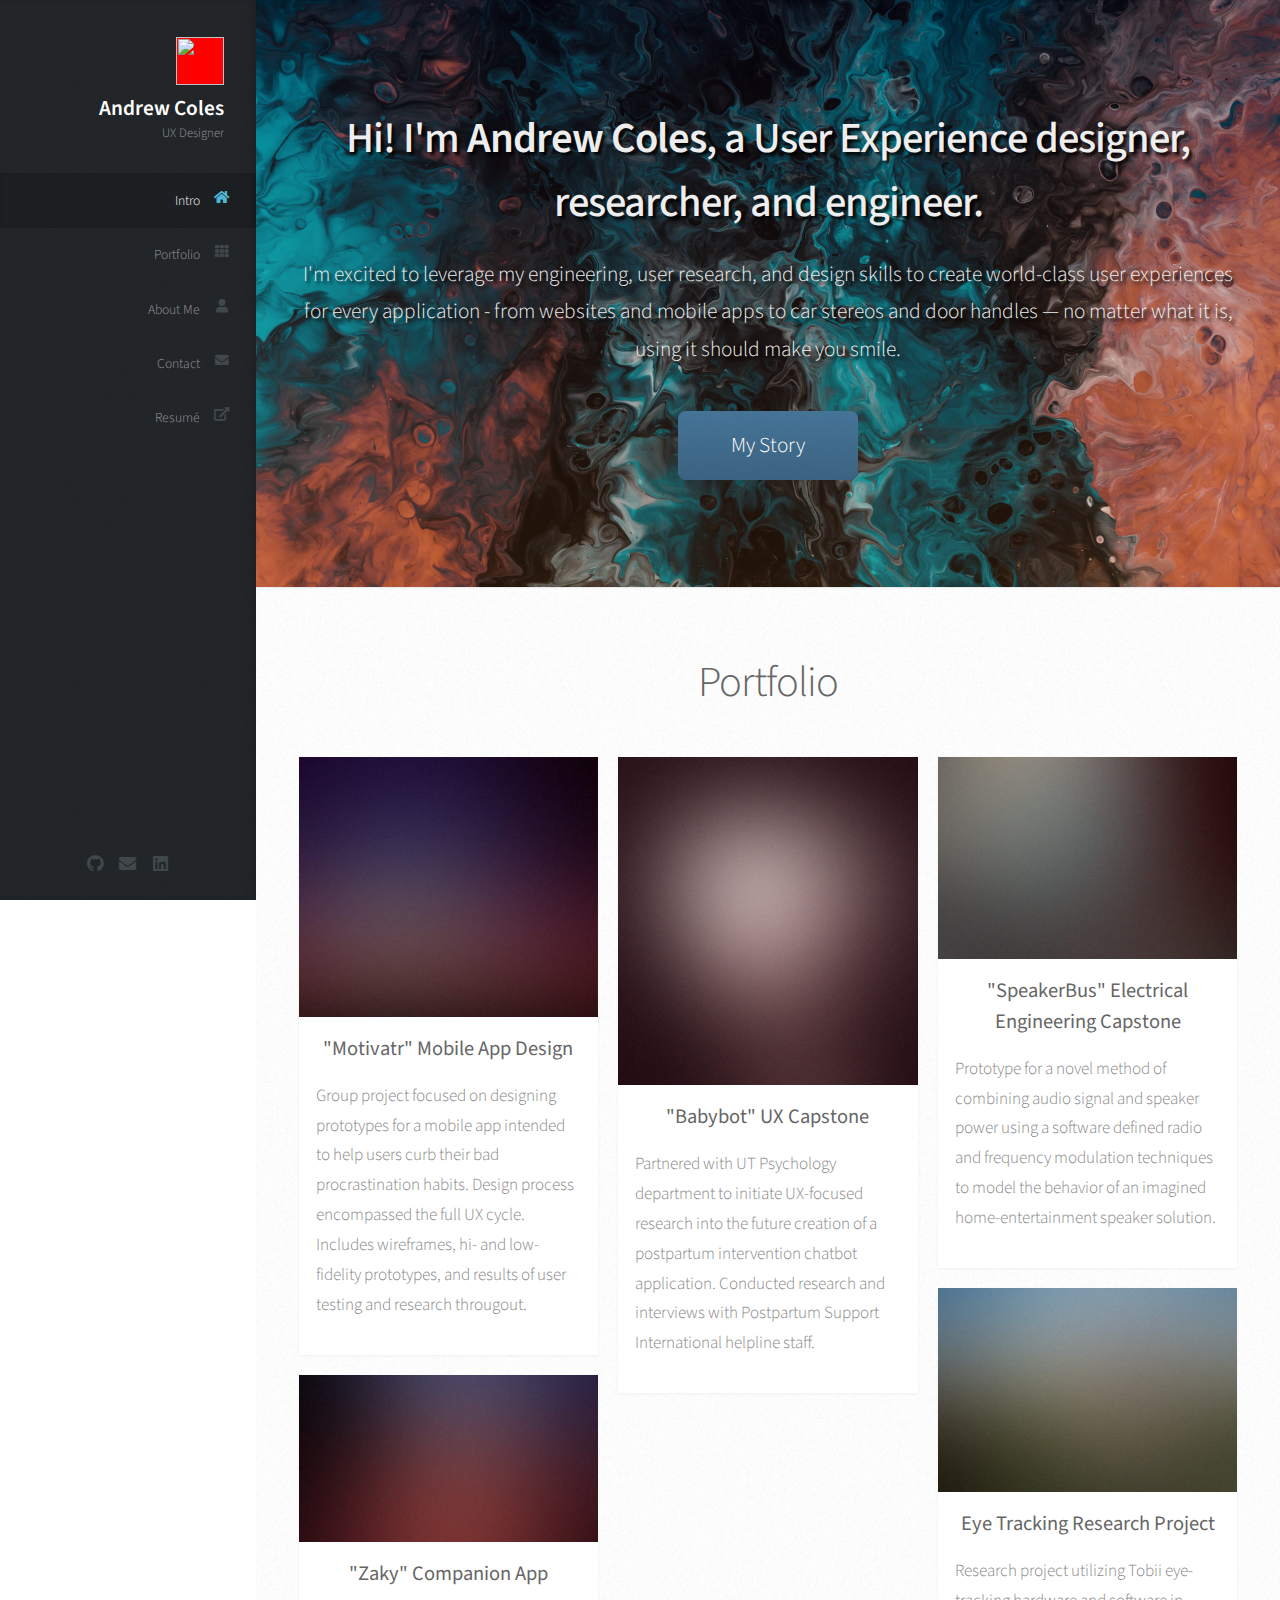
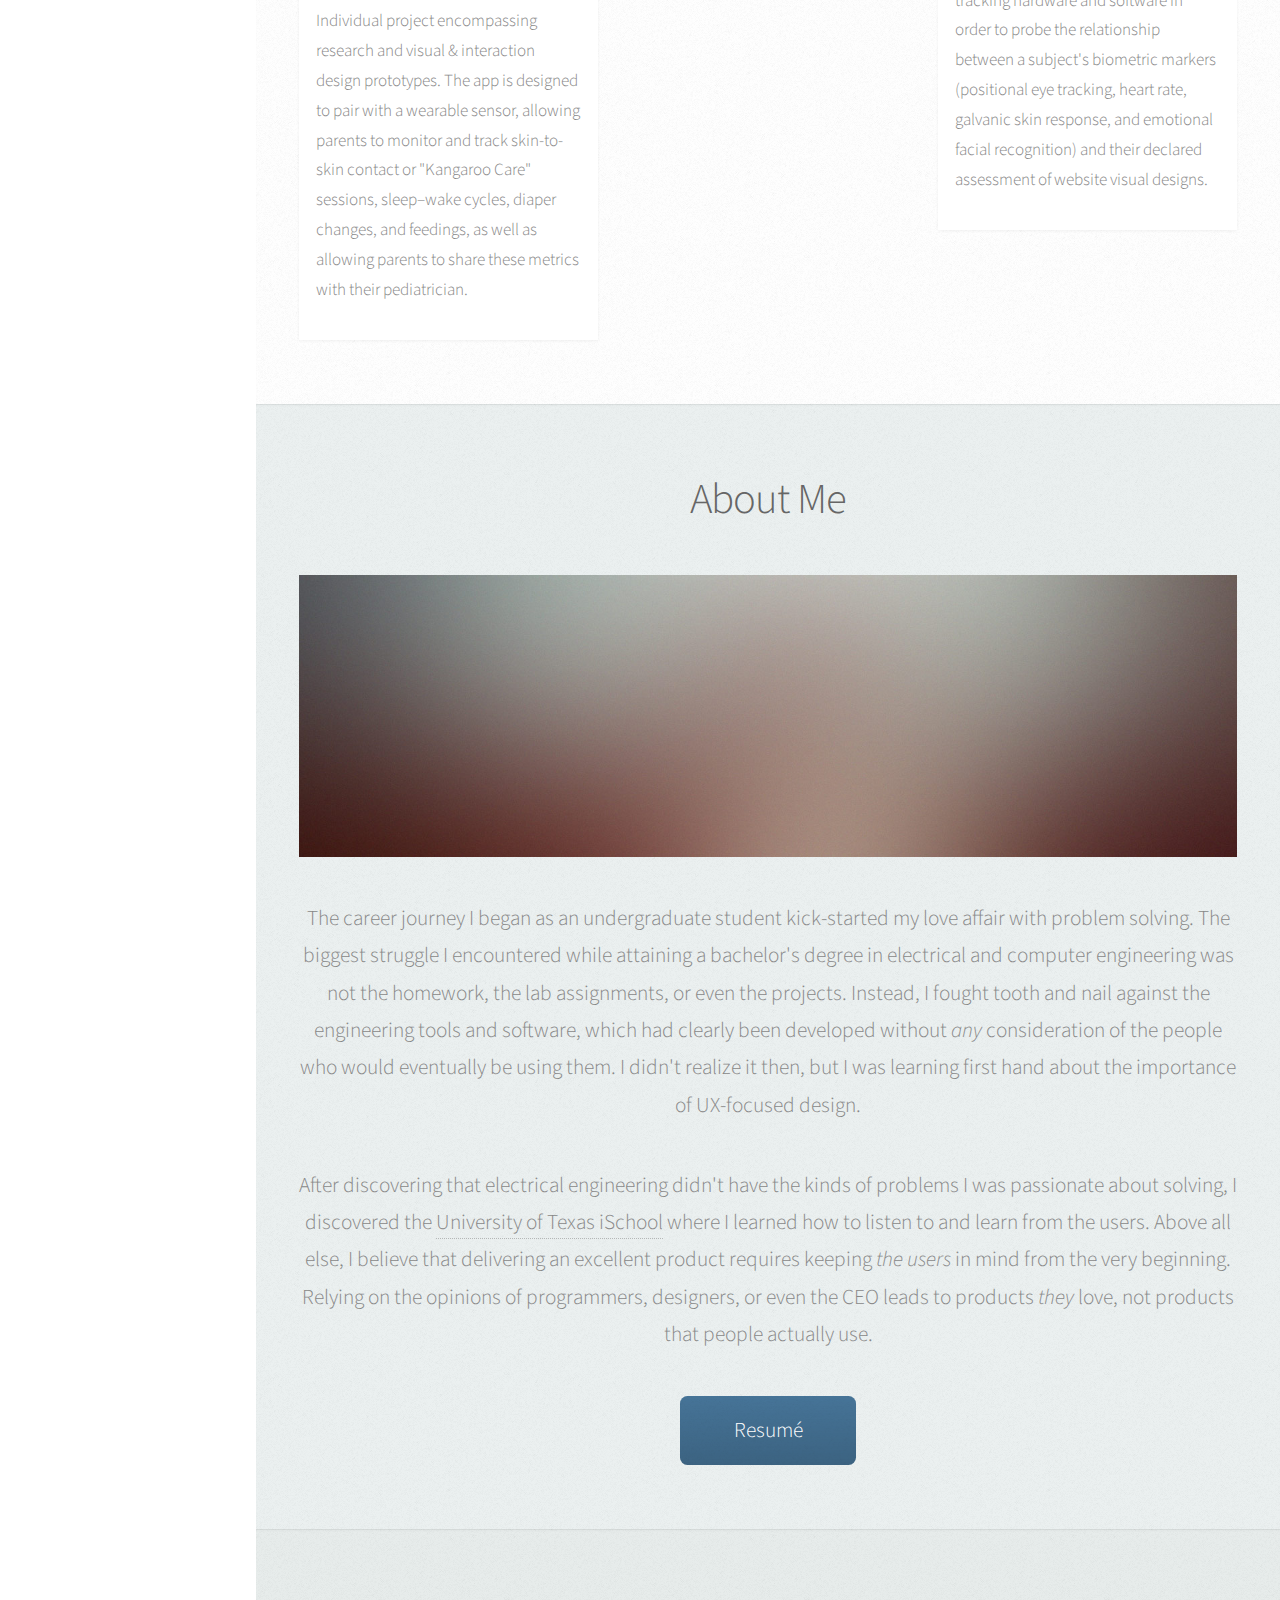
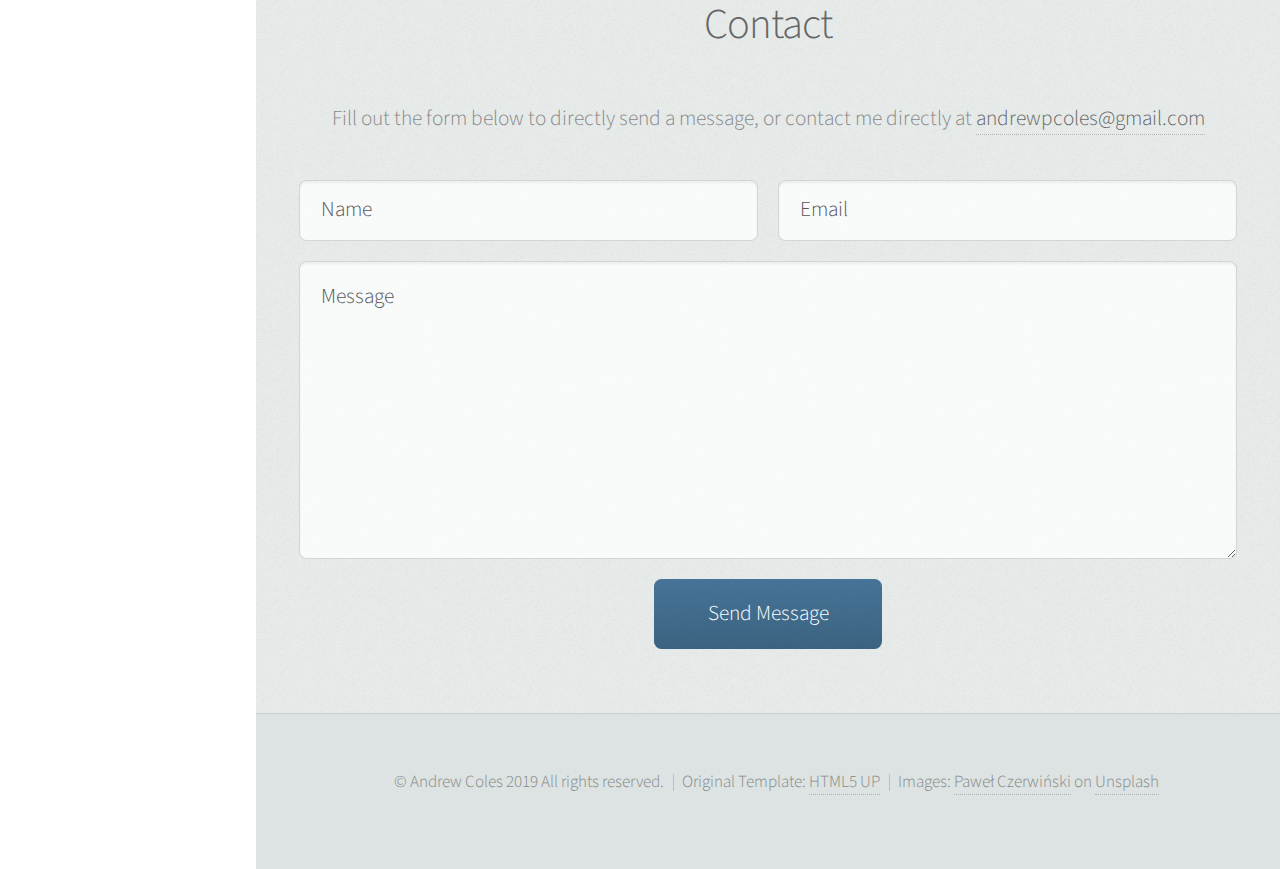
==== index.html @ 5f968af0 "resume" ====
<!DOCTYPE HTML>
<!--
	Prologue by HTML5 UP
	html5up.net | @ajlkn
	Free for personal and commercial use under the CCA 3.0 license (html5up.net/license)
-->
<html>
	<head>
        <link rel="apple-touch-icon" sizes="180x180" href="images/apple-touch-icon.png">
        <link rel="icon" type="image/png" sizes="32x32" href="images/favicon-32x32.png">
        <link rel="icon" type="image/png" sizes="16x16" href="images/favicon-16x16.png">
        <link rel="manifest" href="images/site.webmanifest">
        <meta name="msapplication-TileColor" content="#ffffff">
        <meta name="theme-color" content="#ffffff">
        
		<title>Andrew Coles | UX Portfolio</title>
		<meta charset="utf-8" />
		<meta name="viewport" content="width=device-width, initial-scale=1, user-scalable=no" />
		<link rel="stylesheet" href="assets/css/main.css" />
	</head>
	<body class="is-preload">

		<!-- Header -->
			<div id="header">

				<div class="top">

					<!-- Logo -->
						<div id="logo">
							<!-- FACE AVATAR <span class="image avatar48"><img src="images/avatar.jpg" alt=""></span> -->
                            <span class="image avatar48"><img src="images/favicon-48x48.png" alt=""></span>
							<h1 id="title">Andrew Coles</h1>
                            <p>UX Designer</p>
						</div>

					<!-- Nav -->
						<nav id="nav">
							<ul>
								<li><a href="#top" id="top-link"><span class="icon solid fa-home">Intro</span></a></li>
								<li><a href="#portfolio" id="portfolio-link"><span class="icon solid fa-th">Portfolio</span></a></li>
								<li><a href="#about" id="about-link"><span class="icon solid fa-user">About Me</span></a></li>
								<li><a href="#contact" id="contact-link"><span class="icon solid fa-envelope">Contact</span></a></li>
								<li><a href="ColesA_resume.pdf" id="resume-link"><span class="icon solid fa-external-link-alt">Resum&eacute;</span></a></li>
							</ul>
						</nav>

				</div>

				<div class="bottom">

					<!-- Social Icons -->
						<ul class="icons">
                            <li><a href="https://github.com/apcoles" class="icon brands fa-github"><span class="label">Github</span></a></li>
							<li><a href="mailto:andrewpcoles@gmail.com" class="icon solid fa-envelope"><span class="label">Email</span></a></li>
                            <li><a href="https://www.linkedin.com/in/andrew-coles-4500b3129/" class="icon brands fa-linkedin"><span class="label">LinkedIn</span></a></li>

						</ul>

				</div>

			</div>

		<!-- Main -->
			<div id="main">

				<!-- Intro -->
					<section class="one dark cover" style="color: #eee">
						<div class="container">

							<header style="text-shadow: .2rem .2rem .2rem #000" id="top">
								<h2 class="alt" style="font-weight: 500">Hi! I'm <strong style="color:#ededed; font-weight: 600">Andrew Coles</strong>, a User Experience designer, researcher, and engineer.</h2>
								<p>I'm excited to leverage my engineering, user research, and design skills to create world-class user experiences for every application - from websites and mobile apps to car stereos and door handles — no matter what it is, using it should make you smile.</p>
							</header>

							<footer>
								<a href="#about" class="button scrolly">My Story</a>
							</footer>

						</div>
					</section>

				<!-- Portfolio -->
					<section class="two">
						<div class="container">

							<header>
								<h2 id="portfolio">Portfolio</h2>
							</header>

							<div class="row">
								<div class="col-4 col-12-mobile">
									<article class="item">
										<a href="#" class="image fit"><img src="images/pic07.jpg" alt="" /></a>
										<header>
											<h3>"Motivatr" Mobile App Design</h3>
											<p>Group project focused on designing prototypes for a  mobile app intended to help users curb their bad procrastination habits. Design process encompassed the full UX cycle. Includes wireframes, hi- and low-fidelity prototypes, and results of user testing and research througout.
											</p>
										</header>
									</article>
									<article class="item">
										<a href="#" class="image fit"><img src="images/pic05.jpg" alt="" /></a>
										<header>
											<h3>"Zaky" Companion App</h3>
											<p>Individual project encompassing research and visual &amp; interaction design prototypes. The app is designed to pair with a wearable sensor, allowing parents to monitor and track skin-to-skin contact or "Kangaroo Care" sessions, sleep&ndash;wake cycles, diaper changes, and feedings, as well as allowing parents to share these metrics with their pediatrician.</p>
										</header>
									</article>
								</div>
								<div class="col-4 col-12-mobile">
									<article class="item">
										<a href="#" class="image fit"><img src="images/pic04.jpg" alt="" /></a>
										<header>
										<h3>"Babybot" UX Capstone</h3>
											<p>Partnered with UT Psychology department to initiate UX-focused research into the future creation of a postpartum intervention chatbot application. Conducted research and interviews with Postpartum Support International helpline staff.
                                            </p>
										</header>
									</article>
								</div>
								<div class="col-4 col-12-mobile">
									<article class="item">
										<a href="#" class="image fit"><img src="images/pic03.jpg" alt="" /></a>
										<header>
											<h3>"SpeakerBus" Electrical Engineering Capstone</h3>
											<p>Prototype for a novel method of combining audio signal and speaker power using a software defined radio and frequency modulation techniques to model the behavior of an imagined home-entertainment speaker solution.</p>
										</header>
									</article>
									<article class="item">
										<a href="#" class="image fit"><img src="images/pic02.jpg" alt="" /></a>
										<header>
											<h3>Eye Tracking Research Project</h3>
											<p>Research project utilizing Tobii eye-tracking hardware and software in order to probe the relationship between a subject's biometric markers (positional eye tracking, heart rate, galvanic skin response, and emotional facial recognition) and their declared assessment of website visual designs.</p>
										</header>
									</article>
								</div>
							</div>

						</div>
					</section>

				<!-- About Me -->
					<section class="three">
						<div class="container">

							<header>
								<h2 id="about">About Me</h2>
							</header>

							<a class="image featured"><img src="images/pic08.jpg" alt="" /></a>

							<p>The career journey I began as an undergraduate student kick-started my love affair with problem solving. The biggest struggle I encountered while attaining a bachelor's degree in electrical and computer engineering was not the homework, the lab assignments, or even the projects. Instead, I fought tooth and nail against the engineering tools and software, which had clearly been developed without <i>any</i> consideration of the people who would eventually be using them. I didn't realize it then, but I was learning first hand about the importance of UX-focused design.</p>

                            <p>After discovering that electrical engineering didn't have the kinds of problems I was passionate about solving, I discovered the <a href="https://www.ischool.utexas.edu/about/vision">University of Texas iSchool</a>  where I learned how to listen to and learn from the users. Above all else, I believe that delivering an excellent product requires keeping <i>the users</i> in mind from the very beginning. Relying on the opinions of programmers, designers, or even the CEO leads to products <i>they</i> love, not products that people actually use. </p>

						</div>

					<div class="container">
						<a class="button" href="ColesA_resume.pdf">Resum&eacute;</a>
					</div>
				</section>

				<!-- Contact -->
					<section class="four">
						<div class="container">

							<header>
								<h2 id="contact">Contact</h2>
							</header>

							<p>Fill out the form below to directly send a message, or contact me directly at <a href="mailto:andrewpcoles@gmail.com"><strong>andrewpcoles@gmail.com</strong></a></p>

							<form method="POST" action="https://formspree.io/andrewpcoles@gmail.com">
								<div class="row">
									<div class="col-6 col-12-mobile"><input type="text" name="name" placeholder="Name" /></div>
									<div class="col-6 col-12-mobile"><input type="text" name="email" placeholder="Email" /></div>
									<div class="col-12">
										<textarea name="message" placeholder="Message"></textarea>
									</div>
									<div class="col-12">
										<input type="submit" value="Send Message" />
									</div>
								</div>
							</form>

						</div>
					</section>

			</div>

		<!-- Footer -->
			<div id="footer">

				<!-- Copyright -->
					<ul class="copyright">
						<li>&copy; Andrew Coles 2019 All rights reserved.</li><li>Original Template: <a href="http://html5up.net">HTML5 UP</a></li><li>Images: <a href="https://unsplash.com/@pawel_czerwinski">Paweł Czerwiński</a> on <a href="https://unsplash.com/">Unsplash</a>
</li>
					</ul>

			</div>

		<!-- Scripts -->
			<script src="assets/js/jquery.min.js"></script>
			<script src="assets/js/jquery.scrolly.min.js"></script>
			<script src="assets/js/jquery.scrollex.min.js"></script>
			<script src="assets/js/browser.min.js"></script>
			<script src="assets/js/breakpoints.min.js"></script>
			<script src="assets/js/util.js"></script>
			<script src="assets/js/main.js"></script>

	</body>
</html>
---- assets/css/main.css ----
@import url("fontawesome-all.min.css");
	@import url("https://fonts.googleapis.com/css?family=Source+Sans+Pro:300,300italic,400,600");

	/*
		Prologue by HTML5 UP
		html5up.net | @ajlkn
		Free for personal and commercial use under the CCA 3.0 license (html5up.net/license)
	*/

	html, body, div, span, applet, object,
	iframe, h1, h2, h3, h4, h5, h6, p, blockquote,
	pre, a, abbr, acronym, address, big, cite,
	code, del, dfn, em, img, ins, kbd, q, s, samp,
	small, strike, strong, sub, sup, tt, var, b,
	u, i, center, dl, dt, dd, ol, ul, li, fieldset,
	form, label, legend, table, caption, tbody,
	tfoot, thead, tr, th, td, article, aside,
	canvas, details, embed, figure, figcaption,
	footer, header, hgroup, menu, nav, output, ruby,
	section, summary, time, mark, audio, video {
		margin: 0;
		padding: 0;
		border: 0;
		font-size: 100%;
		font: inherit;
		vertical-align: baseline;}

	article, aside, details, figcaption, figure,
	footer, header, hgroup, menu, nav, section {
		display: block;}

	body {
		line-height: 1;
	}

	ol, ul {
		list-style: none;
	}

	blockquote, q {
		quotes: none;
	}

		blockquote:before, blockquote:after, q:before, q:after {
			content: '';
			content: none;
		}

	table {
		border-collapse: collapse;
		border-spacing: 0;
	}

	body {
		-webkit-text-size-adjust: none;
	}

	mark {
		background-color: transparent;
		color: inherit;
	}

	input::-moz-focus-inner {
		border: 0;
		padding: 0;
	}

	input, select, textarea {
		-moz-appearance: none;
		-webkit-appearance: none;
		-ms-appearance: none;
		appearance: none;
	}

	/* Basic */

		html {
			box-sizing: border-box;
		}

		*, *:before, *:after {
			box-sizing: inherit;
		}

		body {
			background: #fff;
			font-family: 'Source Sans Pro', sans-serif;
			font-size: 19pt;
			font-weight: 300;
			line-height: 1.75em;
			color: #888;
		}

			body.is-preload *, body.is-preload *:before, body.is-preload *:after {
				-moz-animation: none !important;
				-webkit-animation: none !important;
				-ms-animation: none !important;
				animation: none !important;
				-moz-transition: none !important;
				-webkit-transition: none !important;
				-ms-transition: none !important;
				transition: none !important;
			}

		input, textarea, select {
			font-family: 'Source Sans Pro', sans-serif;
			font-size: 19pt;
			font-weight: 300;
			line-height: 1.75em;
			color: #888;
		}

		h1, h2, h3, h4, h5, h6 {
			font-weight: 300;
			color: #666;
			line-height: 1.5em;
		}

		h1 a, h2 a, h3 a, h4 a, h5 a, h6 a {
			color: inherit;
			text-decoration: none;
		}

			h1 a strong, h2 a strong, h3 a strong, h4 a strong, h5 a strong, h6 a strong {
				color: #333;
			}

		h2 {
			font-size: 2em;
			letter-spacing: -1px;
		}

			h2.alt {
				color: #888;

			}

				h2.alt strong {
					color: #666;
				}

		h3 {
			font-size: 1.5em;
		}

		header {
			margin: 0 0 2em 0;
		}

			header > p {
				margin: 1em 0 0 0;
			}

		footer {
			margin: 2em 0 0 0;
		}

		strong, b {
			font-weight: 300;
			color: #666;
		}

		em, i {
			font-style: italic;
		}

		a {
			text-decoration: none;
			color: inherit;
			border-bottom: dotted 1px rgba(128, 128, 128, 0.5);
			-moz-transition: color 0.35s ease-in-out, border-bottom-color 0.35s ease-in-out;
			-webkit-transition: color 0.35s ease-in-out, border-bottom-color 0.35s ease-in-out;
			-ms-transition: color 0.35s ease-in-out, border-bottom-color 0.35s ease-in-out;
			transition: color 0.35s ease-in-out, border-bottom-color 0.35s ease-in-out;
			outline: 0;
		}

			a:hover {
				color: #E27689;
				border-bottom-color: rgba(255, 255, 255, 0);
			}

		sub {
			position: relative;
			top: 0.5em;
			font-size: 0.8em;
		}

		sup {
			position: relative;
			top: -0.5em;
			font-size: 0.8em;
		}

		hr {
			border: 0;
			border-top: solid 1px #ddd;
		}

		blockquote {
			border-left: solid 0.5em #ddd;
			padding: 1em 0 1em 2em;
			font-style: italic;
		}

		p, ul, ol, dl, table {
			margin-bottom: 2em;
		}

		br.clear {
			clear: both;
		}

	/* Container */

		.container {
			margin: 0 auto;
			max-width: 100%;
			width: 1400px;
		}

			@media screen and (min-width: 961px) and (max-width: 1880px) {

				.container {
					width: 1200px;
				}

			}

			@media screen and (min-width: 961px) and (max-width: 1620px) {

				.container {
					width: 960px;
				}

			}

			@media screen and (min-width: 961px) and (max-width: 1320px) {

				.container {
					width: 100%;
				}

			}

			@media screen and (max-width: 960px) {

				.container {
					width: 100%;
				}

			}

			@media screen and (max-width: 736px) {

				.container {
					width: 100%;
				}

			}

	/* Row */

		.row {
			display: flex;
			flex-wrap: wrap;
			box-sizing: border-box;
			align-items: stretch;
		}

			.row > * {
				box-sizing: border-box;
			}

			.row.gtr-uniform > * > :last-child {
				margin-bottom: 0;
			}

			.row.aln-left {
				justify-content: flex-start;
			}

			.row.aln-center {
				justify-content: center;
			}

			.row.aln-right {
				justify-content: flex-end;
			}

			.row.aln-top {
				align-items: flex-start;
			}

			.row.aln-middle {
				align-items: center;
			}

			.row.aln-bottom {
				align-items: flex-end;
			}

			.row > .imp {
				order: -1;
			}

			.row > .col-1 {
				width: 8.33333%;
			}

			.row > .off-1 {
				margin-left: 8.33333%;
			}

			.row > .col-2 {
				width: 16.66667%;
			}

			.row > .off-2 {
				margin-left: 16.66667%;
			}

			.row > .col-3 {
				width: 25%;
			}

			.row > .off-3 {
				margin-left: 25%;
			}

			.row > .col-4 {
				width: 33.33333%;
			}

			.row > .off-4 {
				margin-left: 33.33333%;
			}

			.row > .col-5 {
				width: 41.66667%;
			}

			.row > .off-5 {
				margin-left: 41.66667%;
			}

			.row > .col-6 {
				width: 50%;
			}

			.row > .off-6 {
				margin-left: 50%;
			}

			.row > .col-7 {
				width: 58.33333%;
			}

			.row > .off-7 {
				margin-left: 58.33333%;
			}

			.row > .col-8 {
				width: 66.66667%;
			}

			.row > .off-8 {
				margin-left: 66.66667%;
			}

			.row > .col-9 {
				width: 75%;
			}

			.row > .off-9 {
				margin-left: 75%;
			}

			.row > .col-10 {
				width: 83.33333%;
			}

			.row > .off-10 {
				margin-left: 83.33333%;
			}

			.row > .col-11 {
				width: 91.66667%;
			}

			.row > .off-11 {
				margin-left: 91.66667%;
			}

			.row > .col-12 {
				width: 100%;
			}

			.row > .off-12 {
				margin-left: 100%;
			}

			.row.gtr-0 {
				margin-top: 0px;
				margin-left: 0px;
			}

				.row.gtr-0 > * {
					padding: 0px 0 0 0px;
				}

				.row.gtr-0.gtr-uniform {
					margin-top: 0px;
				}

					.row.gtr-0.gtr-uniform > * {
						padding-top: 0px;
					}

			.row.gtr-25 {
				margin-top: -10px;
				margin-left: -10px;
			}

				.row.gtr-25 > * {
					padding: 10px 0 0 10px;
				}

				.row.gtr-25.gtr-uniform {
					margin-top: -10px;
				}

					.row.gtr-25.gtr-uniform > * {
						padding-top: 10px;
					}

			.row.gtr-50 {
				margin-top: -20px;
				margin-left: -20px;
			}

				.row.gtr-50 > * {
					padding: 20px 0 0 20px;
				}

				.row.gtr-50.gtr-uniform {
					margin-top: -20px;
				}

					.row.gtr-50.gtr-uniform > * {
						padding-top: 20px;
					}

			.row {
				margin-top: -40px;
				margin-left: -40px;
			}

				.row > * {
					padding: 40px 0 0 40px;
				}

				.row.gtr-uniform {
					margin-top: -40px;
				}

					.row.gtr-uniform > * {
						padding-top: 40px;
					}

			.row.gtr-150 {
				margin-top: -60px;
				margin-left: -60px;
			}

				.row.gtr-150 > * {
					padding: 60px 0 0 60px;
				}

				.row.gtr-150.gtr-uniform {
					margin-top: -60px;
				}

					.row.gtr-150.gtr-uniform > * {
						padding-top: 60px;
					}

			.row.gtr-200 {
				margin-top: -80px;
				margin-left: -80px;
			}

				.row.gtr-200 > * {
					padding: 80px 0 0 80px;
				}

				.row.gtr-200.gtr-uniform {
					margin-top: -80px;
				}

					.row.gtr-200.gtr-uniform > * {
						padding-top: 80px;
					}

			@media screen and (min-width: 961px) and (max-width: 1880px) {

				.row {
					display: flex;
					flex-wrap: wrap;
					box-sizing: border-box;
					align-items: stretch;
				}

					.row > * {
						box-sizing: border-box;
					}

					.row.gtr-uniform > * > :last-child {
						margin-bottom: 0;
					}

					.row.aln-left {
						justify-content: flex-start;
					}

					.row.aln-center {
						justify-content: center;
					}

					.row.aln-right {
						justify-content: flex-end;
					}

					.row.aln-top {
						align-items: flex-start;
					}

					.row.aln-middle {
						align-items: center;
					}

					.row.aln-bottom {
						align-items: flex-end;
					}

					.row > .imp-wide {
						order: -1;
					}

					.row > .col-1-wide {
						width: 8.33333%;
					}

					.row > .off-1-wide {
						margin-left: 8.33333%;
					}

					.row > .col-2-wide {
						width: 16.66667%;
					}

					.row > .off-2-wide {
						margin-left: 16.66667%;
					}

					.row > .col-3-wide {
						width: 25%;
					}

					.row > .off-3-wide {
						margin-left: 25%;
					}

					.row > .col-4-wide {
						width: 33.33333%;
					}

					.row > .off-4-wide {
						margin-left: 33.33333%;
					}

					.row > .col-5-wide {
						width: 41.66667%;
					}

					.row > .off-5-wide {
						margin-left: 41.66667%;
					}

					.row > .col-6-wide {
						width: 50%;
					}

					.row > .off-6-wide {
						margin-left: 50%;
					}

					.row > .col-7-wide {
						width: 58.33333%;
					}

					.row > .off-7-wide {
						margin-left: 58.33333%;
					}

					.row > .col-8-wide {
						width: 66.66667%;
					}

					.row > .off-8-wide {
						margin-left: 66.66667%;
					}

					.row > .col-9-wide {
						width: 75%;
					}

					.row > .off-9-wide {
						margin-left: 75%;
					}

					.row > .col-10-wide {
						width: 83.33333%;
					}

					.row > .off-10-wide {
						margin-left: 83.33333%;
					}

					.row > .col-11-wide {
						width: 91.66667%;
					}

					.row > .off-11-wide {
						margin-left: 91.66667%;
					}

					.row > .col-12-wide {
						width: 100%;
					}

					.row > .off-12-wide {
						margin-left: 100%;
					}

					.row.gtr-0 {
						margin-top: 0px;
						margin-left: 0px;
					}

						.row.gtr-0 > * {
							padding: 0px 0 0 0px;
						}

						.row.gtr-0.gtr-uniform {
							margin-top: 0px;
						}

							.row.gtr-0.gtr-uniform > * {
								padding-top: 0px;
							}

					.row.gtr-25 {
						margin-top: -10px;
						margin-left: -10px;
					}

						.row.gtr-25 > * {
							padding: 10px 0 0 10px;
						}

						.row.gtr-25.gtr-uniform {
							margin-top: -10px;
						}

							.row.gtr-25.gtr-uniform > * {
								padding-top: 10px;
							}

					.row.gtr-50 {
						margin-top: -20px;
						margin-left: -20px;
					}

						.row.gtr-50 > * {
							padding: 20px 0 0 20px;
						}

						.row.gtr-50.gtr-uniform {
							margin-top: -20px;
						}

							.row.gtr-50.gtr-uniform > * {
								padding-top: 20px;
							}

					.row {
						margin-top: -40px;
						margin-left: -40px;
					}

						.row > * {
							padding: 40px 0 0 40px;
						}

						.row.gtr-uniform {
							margin-top: -40px;
						}

							.row.gtr-uniform > * {
								padding-top: 40px;
							}

					.row.gtr-150 {
						margin-top: -60px;
						margin-left: -60px;
					}

						.row.gtr-150 > * {
							padding: 60px 0 0 60px;
						}

						.row.gtr-150.gtr-uniform {
							margin-top: -60px;
						}

							.row.gtr-150.gtr-uniform > * {
								padding-top: 60px;
							}

					.row.gtr-200 {
						margin-top: -80px;
						margin-left: -80px;
					}

						.row.gtr-200 > * {
							padding: 80px 0 0 80px;
						}

						.row.gtr-200.gtr-uniform {
							margin-top: -80px;
						}

							.row.gtr-200.gtr-uniform > * {
								padding-top: 80px;
							}

			}

			@media screen and (min-width: 961px) and (max-width: 1620px) {

				.row {
					display: flex;
					flex-wrap: wrap;
					box-sizing: border-box;
					align-items: stretch;
				}

					.row > * {
						box-sizing: border-box;
					}

					.row.gtr-uniform > * > :last-child {
						margin-bottom: 0;
					}

					.row.aln-left {
						justify-content: flex-start;
					}

					.row.aln-center {
						justify-content: center;
					}

					.row.aln-right {
						justify-content: flex-end;
					}

					.row.aln-top {
						align-items: flex-start;
					}

					.row.aln-middle {
						align-items: center;
					}

					.row.aln-bottom {
						align-items: flex-end;
					}

					.row > .imp-normal {
						order: -1;
					}

					.row > .col-1-normal {
						width: 8.33333%;
					}

					.row > .off-1-normal {
						margin-left: 8.33333%;
					}

					.row > .col-2-normal {
						width: 16.66667%;
					}

					.row > .off-2-normal {
						margin-left: 16.66667%;
					}

					.row > .col-3-normal {
						width: 25%;
					}

					.row > .off-3-normal {
						margin-left: 25%;
					}

					.row > .col-4-normal {
						width: 33.33333%;
					}

					.row > .off-4-normal {
						margin-left: 33.33333%;
					}

					.row > .col-5-normal {
						width: 41.66667%;
					}

					.row > .off-5-normal {
						margin-left: 41.66667%;
					}

					.row > .col-6-normal {
						width: 50%;
					}

					.row > .off-6-normal {
						margin-left: 50%;
					}

					.row > .col-7-normal {
						width: 58.33333%;
					}

					.row > .off-7-normal {
						margin-left: 58.33333%;
					}

					.row > .col-8-normal {
						width: 66.66667%;
					}

					.row > .off-8-normal {
						margin-left: 66.66667%;
					}

					.row > .col-9-normal {
						width: 75%;
					}

					.row > .off-9-normal {
						margin-left: 75%;
					}

					.row > .col-10-normal {
						width: 83.33333%;
					}

					.row > .off-10-normal {
						margin-left: 83.33333%;
					}

					.row > .col-11-normal {
						width: 91.66667%;
					}

					.row > .off-11-normal {
						margin-left: 91.66667%;
					}

					.row > .col-12-normal {
						width: 100%;
					}

					.row > .off-12-normal {
						margin-left: 100%;
					}

					.row.gtr-0 {
						margin-top: 0px;
						margin-left: 0px;
					}

						.row.gtr-0 > * {
							padding: 0px 0 0 0px;
						}

						.row.gtr-0.gtr-uniform {
							margin-top: 0px;
						}

							.row.gtr-0.gtr-uniform > * {
								padding-top: 0px;
							}

					.row.gtr-25 {
						margin-top: -10px;
						margin-left: -10px;
					}

						.row.gtr-25 > * {
							padding: 10px 0 0 10px;
						}

						.row.gtr-25.gtr-uniform {
							margin-top: -10px;
						}

							.row.gtr-25.gtr-uniform > * {
								padding-top: 10px;
							}

					.row.gtr-50 {
						margin-top: -20px;
						margin-left: -20px;
					}

						.row.gtr-50 > * {
							padding: 20px 0 0 20px;
						}

						.row.gtr-50.gtr-uniform {
							margin-top: -20px;
						}

							.row.gtr-50.gtr-uniform > * {
								padding-top: 20px;
							}

					.row {
						margin-top: -40px;
						margin-left: -40px;
					}

						.row > * {
							padding: 40px 0 0 40px;
						}

						.row.gtr-uniform {
							margin-top: -40px;
						}

							.row.gtr-uniform > * {
								padding-top: 40px;
							}

					.row.gtr-150 {
						margin-top: -60px;
						margin-left: -60px;
					}

						.row.gtr-150 > * {
							padding: 60px 0 0 60px;
						}

						.row.gtr-150.gtr-uniform {
							margin-top: -60px;
						}

							.row.gtr-150.gtr-uniform > * {
								padding-top: 60px;
							}

					.row.gtr-200 {
						margin-top: -80px;
						margin-left: -80px;
					}

						.row.gtr-200 > * {
							padding: 80px 0 0 80px;
						}

						.row.gtr-200.gtr-uniform {
							margin-top: -80px;
						}

							.row.gtr-200.gtr-uniform > * {
								padding-top: 80px;
							}

			}

			@media screen and (min-width: 961px) and (max-width: 1320px) {

				.row {
					display: flex;
					flex-wrap: wrap;
					box-sizing: border-box;
					align-items: stretch;
				}

					.row > * {
						box-sizing: border-box;
					}

					.row.gtr-uniform > * > :last-child {
						margin-bottom: 0;
					}

					.row.aln-left {
						justify-content: flex-start;
					}

					.row.aln-center {
						justify-content: center;
					}

					.row.aln-right {
						justify-content: flex-end;
					}

					.row.aln-top {
						align-items: flex-start;
					}

					.row.aln-middle {
						align-items: center;
					}

					.row.aln-bottom {
						align-items: flex-end;
					}

					.row > .imp-narrow {
						order: -1;
					}

					.row > .col-1-narrow {
						width: 8.33333%;
					}

					.row > .off-1-narrow {
						margin-left: 8.33333%;
					}

					.row > .col-2-narrow {
						width: 16.66667%;
					}

					.row > .off-2-narrow {
						margin-left: 16.66667%;
					}

					.row > .col-3-narrow {
						width: 25%;
					}

					.row > .off-3-narrow {
						margin-left: 25%;
					}

					.row > .col-4-narrow {
						width: 33.33333%;
					}

					.row > .off-4-narrow {
						margin-left: 33.33333%;
					}

					.row > .col-5-narrow {
						width: 41.66667%;
					}

					.row > .off-5-narrow {
						margin-left: 41.66667%;
					}

					.row > .col-6-narrow {
						width: 50%;
					}

					.row > .off-6-narrow {
						margin-left: 50%;
					}

					.row > .col-7-narrow {
						width: 58.33333%;
					}

					.row > .off-7-narrow {
						margin-left: 58.33333%;
					}

					.row > .col-8-narrow {
						width: 66.66667%;
					}

					.row > .off-8-narrow {
						margin-left: 66.66667%;
					}

					.row > .col-9-narrow {
						width: 75%;
					}

					.row > .off-9-narrow {
						margin-left: 75%;
					}

					.row > .col-10-narrow {
						width: 83.33333%;
					}

					.row > .off-10-narrow {
						margin-left: 83.33333%;
					}

					.row > .col-11-narrow {
						width: 91.66667%;
					}

					.row > .off-11-narrow {
						margin-left: 91.66667%;
					}

					.row > .col-12-narrow {
						width: 100%;
					}

					.row > .off-12-narrow {
						margin-left: 100%;
					}

					.row.gtr-0 {
						margin-top: 0px;
						margin-left: 0px;
					}

						.row.gtr-0 > * {
							padding: 0px 0 0 0px;
						}

						.row.gtr-0.gtr-uniform {
							margin-top: 0px;
						}

							.row.gtr-0.gtr-uniform > * {
								padding-top: 0px;
							}

					.row.gtr-25 {
						margin-top: -5px;
						margin-left: -5px;
					}

						.row.gtr-25 > * {
							padding: 5px 0 0 5px;
						}

						.row.gtr-25.gtr-uniform {
							margin-top: -5px;
						}

							.row.gtr-25.gtr-uniform > * {
								padding-top: 5px;
							}

					.row.gtr-50 {
						margin-top: -10px;
						margin-left: -10px;
					}

						.row.gtr-50 > * {
							padding: 10px 0 0 10px;
						}

						.row.gtr-50.gtr-uniform {
							margin-top: -10px;
						}

							.row.gtr-50.gtr-uniform > * {
								padding-top: 10px;
							}

					.row {
						margin-top: -20px;
						margin-left: -20px;
					}

						.row > * {
							padding: 20px 0 0 20px;
						}

						.row.gtr-uniform {
							margin-top: -20px;
						}

							.row.gtr-uniform > * {
								padding-top: 20px;
							}

					.row.gtr-150 {
						margin-top: -30px;
						margin-left: -30px;
					}

						.row.gtr-150 > * {
							padding: 30px 0 0 30px;
						}

						.row.gtr-150.gtr-uniform {
							margin-top: -30px;
						}

							.row.gtr-150.gtr-uniform > * {
								padding-top: 30px;
							}

					.row.gtr-200 {
						margin-top: -40px;
						margin-left: -40px;
					}

						.row.gtr-200 > * {
							padding: 40px 0 0 40px;
						}

						.row.gtr-200.gtr-uniform {
							margin-top: -40px;
						}

							.row.gtr-200.gtr-uniform > * {
								padding-top: 40px;
							}

			}

			@media screen and (max-width: 960px) {

				.row {
					display: flex;
					flex-wrap: wrap;
					box-sizing: border-box;
					align-items: stretch;
				}

					.row > * {
						box-sizing: border-box;
					}

					.row.gtr-uniform > * > :last-child {
						margin-bottom: 0;
					}

					.row.aln-left {
						justify-content: flex-start;
					}

					.row.aln-center {
						justify-content: center;
					}

					.row.aln-right {
						justify-content: flex-end;
					}

					.row.aln-top {
						align-items: flex-start;
					}

					.row.aln-middle {
						align-items: center;
					}

					.row.aln-bottom {
						align-items: flex-end;
					}

					.row > .imp-narrower {
						order: -1;
					}

					.row > .col-1-narrower {
						width: 8.33333%;
					}

					.row > .off-1-narrower {
						margin-left: 8.33333%;
					}

					.row > .col-2-narrower {
						width: 16.66667%;
					}

					.row > .off-2-narrower {
						margin-left: 16.66667%;
					}

					.row > .col-3-narrower {
						width: 25%;
					}

					.row > .off-3-narrower {
						margin-left: 25%;
					}

					.row > .col-4-narrower {
						width: 33.33333%;
					}

					.row > .off-4-narrower {
						margin-left: 33.33333%;
					}

					.row > .col-5-narrower {
						width: 41.66667%;
					}

					.row > .off-5-narrower {
						margin-left: 41.66667%;
					}

					.row > .col-6-narrower {
						width: 50%;
					}

					.row > .off-6-narrower {
						margin-left: 50%;
					}

					.row > .col-7-narrower {
						width: 58.33333%;
					}

					.row > .off-7-narrower {
						margin-left: 58.33333%;
					}

					.row > .col-8-narrower {
						width: 66.66667%;
					}

					.row > .off-8-narrower {
						margin-left: 66.66667%;
					}

					.row > .col-9-narrower {
						width: 75%;
					}

					.row > .off-9-narrower {
						margin-left: 75%;
					}

					.row > .col-10-narrower {
						width: 83.33333%;
					}

					.row > .off-10-narrower {
						margin-left: 83.33333%;
					}

					.row > .col-11-narrower {
						width: 91.66667%;
					}

					.row > .off-11-narrower {
						margin-left: 91.66667%;
					}

					.row > .col-12-narrower {
						width: 100%;
					}

					.row > .off-12-narrower {
						margin-left: 100%;
					}

					.row.gtr-0 {
						margin-top: 0px;
						margin-left: 0px;
					}

						.row.gtr-0 > * {
							padding: 0px 0 0 0px;
						}

						.row.gtr-0.gtr-uniform {
							margin-top: 0px;
						}

							.row.gtr-0.gtr-uniform > * {
								padding-top: 0px;
							}

					.row.gtr-25 {
						margin-top: -5px;
						margin-left: -5px;
					}

						.row.gtr-25 > * {
							padding: 5px 0 0 5px;
						}

						.row.gtr-25.gtr-uniform {
							margin-top: -5px;
						}

							.row.gtr-25.gtr-uniform > * {
								padding-top: 5px;
							}

					.row.gtr-50 {
						margin-top: -10px;
						margin-left: -10px;
					}

						.row.gtr-50 > * {
							padding: 10px 0 0 10px;
						}

						.row.gtr-50.gtr-uniform {
							margin-top: -10px;
						}

							.row.gtr-50.gtr-uniform > * {
								padding-top: 10px;
							}

					.row {
						margin-top: -20px;
						margin-left: -20px;
					}

						.row > * {
							padding: 20px 0 0 20px;
						}

						.row.gtr-uniform {
							margin-top: -20px;
						}

							.row.gtr-uniform > * {
								padding-top: 20px;
							}

					.row.gtr-150 {
						margin-top: -30px;
						margin-left: -30px;
					}

						.row.gtr-150 > * {
							padding: 30px 0 0 30px;
						}

						.row.gtr-150.gtr-uniform {
							margin-top: -30px;
						}

							.row.gtr-150.gtr-uniform > * {
								padding-top: 30px;
							}

					.row.gtr-200 {
						margin-top: -40px;
						margin-left: -40px;
					}

						.row.gtr-200 > * {
							padding: 40px 0 0 40px;
						}

						.row.gtr-200.gtr-uniform {
							margin-top: -40px;
						}

							.row.gtr-200.gtr-uniform > * {
								padding-top: 40px;
							}

			}

			@media screen and (max-width: 736px) {

				.row {
					display: flex;
					flex-wrap: wrap;
					box-sizing: border-box;
					align-items: stretch;
				}

					.row > * {
						box-sizing: border-box;
					}

					.row.gtr-uniform > * > :last-child {
						margin-bottom: 0;
					}

					.row.aln-left {
						justify-content: flex-start;
					}

					.row.aln-center {
						justify-content: center;
					}

					.row.aln-right {
						justify-content: flex-end;
					}

					.row.aln-top {
						align-items: flex-start;
					}

					.row.aln-middle {
						align-items: center;
					}

					.row.aln-bottom {
						align-items: flex-end;
					}

					.row > .imp-mobile {
						order: -1;
					}

					.row > .col-1-mobile {
						width: 8.33333%;
					}

					.row > .off-1-mobile {
						margin-left: 8.33333%;
					}

					.row > .col-2-mobile {
						width: 16.66667%;
					}

					.row > .off-2-mobile {
						margin-left: 16.66667%;
					}

					.row > .col-3-mobile {
						width: 25%;
					}

					.row > .off-3-mobile {
						margin-left: 25%;
					}

					.row > .col-4-mobile {
						width: 33.33333%;
					}

					.row > .off-4-mobile {
						margin-left: 33.33333%;
					}

					.row > .col-5-mobile {
						width: 41.66667%;
					}

					.row > .off-5-mobile {
						margin-left: 41.66667%;
					}

					.row > .col-6-mobile {
						width: 50%;
					}

					.row > .off-6-mobile {
						margin-left: 50%;
					}

					.row > .col-7-mobile {
						width: 58.33333%;
					}

					.row > .off-7-mobile {
						margin-left: 58.33333%;
					}

					.row > .col-8-mobile {
						width: 66.66667%;
					}

					.row > .off-8-mobile {
						margin-left: 66.66667%;
					}

					.row > .col-9-mobile {
						width: 75%;
					}

					.row > .off-9-mobile {
						margin-left: 75%;
					}

					.row > .col-10-mobile {
						width: 83.33333%;
					}

					.row > .off-10-mobile {
						margin-left: 83.33333%;
					}

					.row > .col-11-mobile {
						width: 91.66667%;
					}

					.row > .off-11-mobile {
						margin-left: 91.66667%;
					}

					.row > .col-12-mobile {
						width: 100%;
					}

					.row > .off-12-mobile {
						margin-left: 100%;
					}

					.row.gtr-0 {
						margin-top: 0px;
						margin-left: 0px;
					}

						.row.gtr-0 > * {
							padding: 0px 0 0 0px;
						}

						.row.gtr-0.gtr-uniform {
							margin-top: 0px;
						}

							.row.gtr-0.gtr-uniform > * {
								padding-top: 0px;
							}

					.row.gtr-25 {
						margin-top: -5px;
						margin-left: -5px;
					}

						.row.gtr-25 > * {
							padding: 5px 0 0 5px;
						}

						.row.gtr-25.gtr-uniform {
							margin-top: -5px;
						}

							.row.gtr-25.gtr-uniform > * {
								padding-top: 5px;
							}

					.row.gtr-50 {
						margin-top: -10px;
						margin-left: -10px;
					}

						.row.gtr-50 > * {
							padding: 10px 0 0 10px;
						}

						.row.gtr-50.gtr-uniform {
							margin-top: -10px;
						}

							.row.gtr-50.gtr-uniform > * {
								padding-top: 10px;
							}

					.row {
						margin-top: -20px;
						margin-left: -20px;
					}

						.row > * {
							padding: 20px 0 0 20px;
						}

						.row.gtr-uniform {
							margin-top: -20px;
						}

							.row.gtr-uniform > * {
								padding-top: 20px;
							}

					.row.gtr-150 {
						margin-top: -30px;
						margin-left: -30px;
					}

						.row.gtr-150 > * {
							padding: 30px 0 0 30px;
						}

						.row.gtr-150.gtr-uniform {
							margin-top: -30px;
						}

							.row.gtr-150.gtr-uniform > * {
								padding-top: 30px;
							}

					.row.gtr-200 {
						margin-top: -40px;
						margin-left: -40px;
					}

						.row.gtr-200 > * {
							padding: 40px 0 0 40px;
						}

						.row.gtr-200.gtr-uniform {
							margin-top: -40px;
						}

							.row.gtr-200.gtr-uniform > * {
								padding-top: 40px;
							}

			}

	/* Sections/Article */

		section, article {
			margin-bottom: 3em;
		}

			section > :last-child,
			section > .container, section:last-child, article > :last-child,
			article > .container, article:last-child {
				margin-bottom: 0;
			}

			.row > section, .row > article {
				margin-bottom: 0;
			}

	/* Image */

		.image {
			display: inline-block;
			border: 0;
		}

			.image img {
				display: block;
				width: 100%;
			}

			.image.avatar48 {
				width: 48px;
				height: 48px;
				background: #f00;
			}

				.image.avatar48 img {
					width: 48px;
					height: 48px;
				}

			.image.fit {
				display: block;
				width: 100%;
			}

			.image.featured {
				display: block;
				width: 100%;
				margin: 0 0 2em 0;
			}

			.image.left {
				float: left;
				margin: 0 2em 2em 0;
			}

			.image.centered {
				display: block;
				margin: 0 0 2em 0;
			}

				.image.centered img {
					margin: 0 auto;
					width: auto;
				}

	/* List */

		ul {
			list-style: disc;
			padding-left: 1em;
		}

			ul li {
				padding-left: 0.5em;
			}

		ol {
			list-style: decimal;
			padding-left: 1.25em;
		}

			ol li {
				padding-left: 0.25em;
			}

	/* Icons */

		ul.icons {
			cursor: default;
			list-style: none;
			padding-left: 0;
		}

			ul.icons li {
				display: inline-block;
				padding-left: 0;
			}

			ul.icons a {
				display: inline-block;
				width: 2em;
				height: 2em;
				line-height: 2em;
				text-align: center;
				border: 0;
			}

	/* Form */

		form label {
			display: block;
			text-align: left;
			margin-bottom: 0.5em;
		}

		form input[type="text"],
		form input[type="email"],
		form input[type="password"],
		form select,
		form textarea {
			position: relative;
			-webkit-appearance: none;
			display: block;
			border: 0;
			outline: 0;
			background: #fff;
			background: rgba(255, 255, 255, 0.75);
			width: 100%;
			border-radius: 0.35em;
			padding: 0.75em 1em 0.75em 1em;
			box-shadow: inset 0 0.1em 0.1em 0 rgba(0, 0, 0, 0.05);
			border: solid 1px rgba(0, 0, 0, 0.15);
			-moz-transition: all 0.35s ease-in-out;
			-webkit-transition: all 0.35s ease-in-out;
			-ms-transition: all 0.35s ease-in-out;
			transition: all 0.35s ease-in-out;
		}

			form input[type="text"]:focus,
			form input[type="email"]:focus,
			form input[type="password"]:focus,
			form select:focus,
			form textarea:focus {
				box-shadow: 0 0 2px 1px #8ebebc;
				background: #fff;
			}

		form input[type="text"],
		form input[type="email"],
		form input[type="password"],
		form select {
			line-height: 1.25em;
		}

		form textarea {
			min-height: 14em;
		}

		form ::-webkit-input-placeholder {
			color: #555 !important;
		}

		form :-moz-placeholder {
			color: #555 !important;
		}

		form ::-moz-placeholder {
			color: #555 !important;
		}

		form :-ms-input-placeholder {
			color: #555 !important;
		}

		form ::-moz-focus-inner {
			border: 0;
		}

	/* Table */

		table {
			width: 100%;
			text-align: left;
		}

			table tbody tr:nth-child(2n+2) {
				background: #f4f4f4;
			}

			table td {
				padding: 0.5em 1em 0.5em 1em;
			}

			table th {
				text-align: left;
				padding: 0.5em 1em 0.5em 1em;
				color: #fff;
				background: #222729 url("images/overlay.png");
			}

			table thead {
				background: #444;
				color: #fff;
			}

			table tfoot {
				background: #eee;
			}

	/* Button */

		input[type="button"],
		input[type="submit"],
		input[type="reset"],
		button,
		.button {
			position: relative;
			display: inline-block;
			border-radius: 0.35em;
			color: #fff !important;
			text-decoration: none;
			padding: 0.75em 2.5em 0.75em 2.5em;
			background-color: #477599;
			border: 0;
			cursor: pointer;
			background-image: -moz-linear-gradient(top, rgba(0, 0, 0, 0), rgba(0, 0, 0, 0.15)), url("images/overlay.png");
			background-image: -webkit-linear-gradient(top, rgba(0, 0, 0, 0), rgba(0, 0, 0, 0.15)), url("images/overlay.png");
			background-image: -ms-linear-gradient(top, rgba(0, 0, 0, 0), rgba(0, 0, 0, 0.15)), url("images/overlay.png");
			background-image: linear-gradient(top, rgba(0, 0, 0, 0), rgba(0, 0, 0, 0.15)), url("images/overlay.png");
			-moz-transition: background-color 0.35s ease-in-out;
			-webkit-transition: background-color 0.35s ease-in-out;
			-ms-transition: background-color 0.35s ease-in-out;
			transition: background-color 0.35s ease-in-out;
		}

			input[type="button"]:hover,
			input[type="submit"]:hover,
			input[type="reset"]:hover,
			button:hover,
			.button:hover {
				background-color: #6E98B8;
			}

			input[type="button"]:active,
			input[type="submit"]:active,
			input[type="reset"]:active,
			button:active,
			.button:active {
				background-color: #7eaeac;
			}

	/* Item */

		.item {
			box-shadow: 0 0.05em 0.15em 0 rgba(0, 0, 0, 0.05);
			margin-bottom: 40px;
		}

			.item header {
				background: #fff;
				margin: 0;
				padding: 1em 1em 2em 1em;
				font-size: 0.8em;
				text-align: left;
				line-height: 1.75;
			}

				.item header h3 {
					font-size: 1.2em;
					font-weight: 400;
					text-align: center;
				}

	/* Icons */

		.icon {
			text-decoration: none;
			text-decoration: none;
		}

			.icon:before {
				-moz-osx-font-smoothing: grayscale;
				-webkit-font-smoothing: antialiased;
				display: inline-block;
				font-style: normal;
				font-variant: normal;
				text-rendering: auto;
				line-height: 1;
				text-transform: none !important;
				font-family: 'Font Awesome 5 Free';
				font-weight: 400;
			}

			.icon:before {
				line-height: inherit;
			}

			.icon > .label {
				display: none;
			}

			.icon.solid:before {
				font-weight: 900;
			}

			.icon.brands:before {
				font-family: 'Font Awesome 5 Brands';
			}

	/* Header */

		#header {
			display: -moz-flex;
			display: -webkit-flex;
			display: -ms-flex;
			display: flex;
			-moz-flex-direction: column;
			-webkit-flex-direction: column;
			-ms-flex-direction: column;
			flex-direction: column;
			-moz-justify-content: space-between;
			-webkit-justify-content: space-between;
			-ms-justify-content: space-between;
			justify-content: space-between;
			background: #222629 url("images/overlay.png");
			box-shadow: inset -0.25em 0 0.25em 0 rgba(0, 0, 0, 0.1);
			color: #fff;
			height: 100%;
			left: 0;
			overflow-y: auto;
			position: fixed;
			text-align: right;
			top: 0;
			width: 375px;
		}

			#header .top {
				-moz-flex-grow: 1;
				-webkit-flex-grow: 1;
				-ms-flex-grow: 1;
				flex-grow: 1;
			}

			#header .bottom {
				-moz-flex-shrink: 0;
				-webkit-flex-shrink: 0;
				-ms-flex-shrink: 0;
				flex-shrink: 0;
				padding: 1.5em 0 0.75em 0;
			}

				#header .bottom > :last-child {
					margin-bottom: 0;
				}

			#header .icons {
				font-size: 0.8em;
				text-align: center;
			}

				#header .icons a {
					color: #41484c;
					-moz-transition: color 0.35s ease-in-out;
					-webkit-transition: color 0.35s ease-in-out;
					-ms-transition: color 0.35s ease-in-out;
					transition: color 0.35s ease-in-out;
				}

					#header .icons a:hover {
						color: #fff;
					}

		#logo {
			position: relative;
			margin: 1.75em 1.5em 1.5em 1.5em;
			min-height: 48px;
			cursor: default;
		}

			#logo h1 {
				position: relative;
				color: #fff;
				font-weight: 600;
				font-size: 1em;
				line-height: 1em;
			}

			#logo p {
				position: relative;
				display: block;
				font-size: 0.6em;
				color: rgba(255, 255, 255, 0.5);
				line-height: 1.25em;
				margin: 0.5em 0 0 0;
			}

			#logo .image {
				position: absolute;
				left: 0;
				top: 0;
			}

		#nav ul {
			list-style: none;
			padding-left: 0;
			margin-bottom: 0;
		}

			#nav ul li {
				padding-left: 0;
			}

				#nav ul li a {
					display: block;
					padding: 0.5em 1.5em 0.5em 1.5em;
					color: rgba(255, 255, 255, 0.5);
					text-decoration: none;
					outline: 0;
					border: 0;
					-moz-transition: none;
					-webkit-transition: none;
					-ms-transition: none;
					transition: none;
				}

					#nav ul li a span {
						position: relative;
						display: block;
						font-size: 0.8em;
					}

						#nav ul li a span:before {
							position: absolute;
							left: 0;
							color: #41484c;
							text-align: center;
							width: 1.25em;
							line-height: 1.75em;
						}

					#nav ul li a.active {
						background: rgba(0, 0, 0, 0.15);
						box-shadow: inset 0 0 0.25em 0 rgba(0, 0, 0, 0.125);
						color: #fff;
					}

						#nav ul li a.active span:before {
							color: #52B6D7;
						}

	/* Footer */

		#footer {
			margin-left: 375px;
			text-align: center;
			background-color: #dce3e2;
			padding: 3em 0 4em 0;
			box-shadow: inset 0 1px 0 0 rgba(0, 0, 0, 0.05), inset 0 0.1em 0.1em 0 rgba(0, 0, 0, 0.025);
			font-size: 0.8em;
		}

			#footer .copyright {
				cursor: default;
				margin: 0;
			}

				#footer .copyright li {
					display: inline-block;
					line-height: 1em;
					border-left: solid 1px rgba(128, 128, 128, 0.35);
					padding: 0 0 0 0.5em;
					margin: 0 0 0 0.5em;
				}

					#footer .copyright li:first-child {
						border-left: 0;
						padding-left: 0;
						margin-left: 0;
					}

	/* Main */

		#main {
			margin-left: 375px;
		}

			#main > section {
				margin: 0;
				overflow: hidden;
				padding: 4em 0;
				box-shadow: inset 0 1px 0 0 rgba(0, 0, 0, 0.05), inset 0 0.1em 0.1em 0 rgba(0, 0, 0, 0.025);
				text-align: center;
				background-image: url("images/overlay.png");
			}

				#main > section.dark {
					color: #ddd;
					color: rgba(255, 255, 255, 0.75);
				}

					#main > section.dark h2, #main > section.dark h3, #main > section.dark h4, #main > section.dark h5, #main > section.dark h6 {
						color: inherit;
					}

					#main > section.dark strong {
						color: #fff;
						border-color: inherit;
					}

					#main > section.dark a {
						color: #fff;
						border-color: inherit;
					}

						#main > section.dark a:hover {
							border-bottom-color: rgba(255, 255, 255, 0);
						}

				#main > section.cover {
					padding: 10em 0;
					background-size: cover;
					background-position: center center;
				}

				#main > section.one {
					background-color: #81918E;
					background-image:  linear-gradient(rgba(0,0,25,.35),rgba(150,75,20,0.2)),url("../../images/banner.jpg");
					background-size: cover;
					height: 80%;
				}

				#

				#main > section.two {
					background-color: #f5fafa;
				}

				#main > section.three {
					background-color: #ecf1f1;
				}

				#main > section.four {
					background-color: #e8edec;
				}

	/* Wide */

		@media screen and (min-width: 961px) and (max-width: 1880px) {

			/* Basic */

				body, input, textarea, select {
					font-size: 17pt;
				}

			/* Header */

				#header {
					width: 300px;
				}

			/* Footer */

				#footer {
					margin-left: 300px;
				}

			/* Main */

				#main {
					margin-left: 300px;
				}

		}

	/* Normal */

		@media screen and (min-width: 961px) and (max-width: 1620px) {

			/* Main */

				#main > section {
					padding: 3em 0;
				}

				#main section.cover {
					padding: 5em 0;
				}

		}

	/* Narrow */

		@media screen and (min-width: 961px) and (max-width: 1320px) {

			/* Basic */

				body, input, textarea, select {
					font-size: 16pt;
				}

				.container {
					padding: 0 2em 0 2em;
				}

			/* Icons */

				ul.icons li a {
					width: 1.75em;
				}

			/* Item */

				.item {
					margin-bottom: 20px;
				}

			/* Header */

				#header {
					width: 20%;
				}

				#logo .image {
					position: relative;
					margin: 0 0 0.5em 0;
				}

				#nav ul li a {
					font-size: 0.8em;
					padding-top: 0.5em;
					padding-bottom: 0.5em;
				}

					#nav ul li a span {
						padding-right: 2.25em;
					}

						#nav ul li a span:before {
							left: 100%;
							margin-left: -1.25em;
							line-height: 2.25em;
						}

			/* Footer */

				#footer {
					margin-left: 20%;
				}

			/* Main */

				#main {
					margin-left: 20%;
				}

		}

	/* Narrower */

		#headerToggle {
			display: none;
		}

		@media screen and (max-width: 960px) {

			/* Basic */

				html, body {
					overflow-x: hidden;
				}

				body, input, textarea, select {
					font-size: 16pt;
				}

				header br {
					display: none;
				}

				.container {
					padding: 0 2em 0 2em;
				}

			/* Item */

				.item {
					margin-bottom: 15px;
				}

			/* Icons */

				ul.icons a {
					width: 1.75em;
					font-size: 1.25em;
				}

			/* Header */

				#header {
					-moz-backface-visibility: hidden;
					-webkit-backface-visibility: hidden;
					-ms-backface-visibility: hidden;
					backface-visibility: hidden;
					-moz-transform: translateX(-275px);
					-webkit-transform: translateX(-275px);
					-ms-transform: translateX(-275px);
					transform: translateX(-275px);
					-moz-transition: -moz-transform 0.5s ease;
					-webkit-transition: -webkit-transform 0.5s ease;
					-ms-transition: -ms-transform 0.5s ease;
					transition: transform 0.5s ease;
					-webkit-overflow-scrolling: touch;
					display: block;
					height: 100%;
					left: 0;
					overflow-y: auto;
					position: fixed;
					top: 0;
					width: 275px;
					z-index: 10002;
					width: 275px;
					background: #222729 url("images/overlay.png");
					box-shadow: inset -0.25em 0 0.25em 0 rgba(0, 0, 0, 0.125);
				}

					#header .top {
						position: relative;
					}

					#header .bottom {
						border-top: solid 1px rgba(255, 255, 255, 0.05);
						box-shadow: 0 -1px 0 0 rgba(0, 0, 0, 0.15);
						padding-top: 2em;
						margin-top: 2em;
						position: relative;
					}

				#logo {
					margin: 1.5em 1.25em 1.25em 1.25em;
				}

				#nav ul li a {
					padding: 0.5em 1.25em 0.5em 1.25em;
				}

				#headerToggle {
					-moz-backface-visibility: hidden;
					-webkit-backface-visibility: hidden;
					-ms-backface-visibility: hidden;
					backface-visibility: hidden;
					-moz-transition: -moz-transform 0.5s ease;
					-webkit-transition: -webkit-transform 0.5s ease;
					-ms-transition: -ms-transform 0.5s ease;
					transition: transform 0.5s ease;
					display: block;
					height: 2.25em;
					left: 0;
					position: fixed;
					top: 0;
					width: 3.25em;
					z-index: 10001;
				}

					#headerToggle .toggle {
						text-decoration: none;
						position: absolute;
						left: 0;
						top: 0;
						width: 100%;
						height: 100%;
						outline: 0;
						border: 0;
					}

						#headerToggle .toggle:before {
							-moz-osx-font-smoothing: grayscale;
							-webkit-font-smoothing: antialiased;
							display: inline-block;
							font-style: normal;
							font-variant: normal;
							text-rendering: auto;
							line-height: 1;
							text-transform: none !important;
							font-family: 'Font Awesome 5 Free';
							font-weight: 900;
						}

						#headerToggle .toggle:before {
							text-decoration: none;
							content: '\f0c9';
							color: #fff;
							font-size: 18px;
							background: rgba(128, 136, 144, 0.5);
							border-radius: 0.35em;
							text-align: center;
							position: absolute;
							left: 0.5em;
							top: 0.5em;
							display: block;
							width: 3.25em;
							height: 2.25em;
							line-height: 2.25em;
						}

				body.header-visible #main {
					-moz-transform: translateX(275px);
					-webkit-transform: translateX(275px);
					-ms-transform: translateX(275px);
					transform: translateX(275px);
				}

				body.header-visible #headerToggle {
					-moz-transform: translateX(275px);
					-webkit-transform: translateX(275px);
					-ms-transform: translateX(275px);
					transform: translateX(275px);
				}

				body.header-visible #header {
					-moz-transform: translateX(0);
					-webkit-transform: translateX(0);
					-ms-transform: translateX(0);
					transform: translateX(0);
				}

			/* Footer */

				#footer {
					margin-left: 0;
				}

			/* Main */

				#main {
					-moz-backface-visibility: hidden;
					-webkit-backface-visibility: hidden;
					-ms-backface-visibility: hidden;
					backface-visibility: hidden;
					-moz-transition: -moz-transform 0.5s ease;
					-webkit-transition: -webkit-transform 0.5s ease;
					-ms-transition: -ms-transform 0.5s ease;
					transition: transform 0.5s ease;
					padding-bottom: 1px;
					margin-left: 0;
				}

					#main > section {
						padding: 3em 0;
					}

					#main section.cover {
						padding: 4em 0;
					}

		}

	/* Mobile */

		@media screen and (max-width: 736px) {

			/* Basic */

				body, input, textarea, select {
					font-size: 14pt;
				}

				h2 {
					font-size: 1.5em;
					letter-spacing: 0;
					font-weight: 300;
				}

				.container {
					padding: 0 15px 0 15px;
				}

			/* List */

				ul.icons a {
					width: 2em;
					font-size: 1.25em;
				}

			/* Main */

				#main > section {
					padding: 2em 0;
				}

				#main section.cover {
					padding: 4em 0em;
				}

					#main section.cover header {
						padding: 0 1em;
					}

			/* Footer */

				#footer .copyright li {
					display: block;
					line-height: 1.25em;
					border: 0;
					padding: 0;
					margin: 1em 0 0 0;
				}

					#footer .copyright li:first-child {
						margin-top: 0;
					}

		}
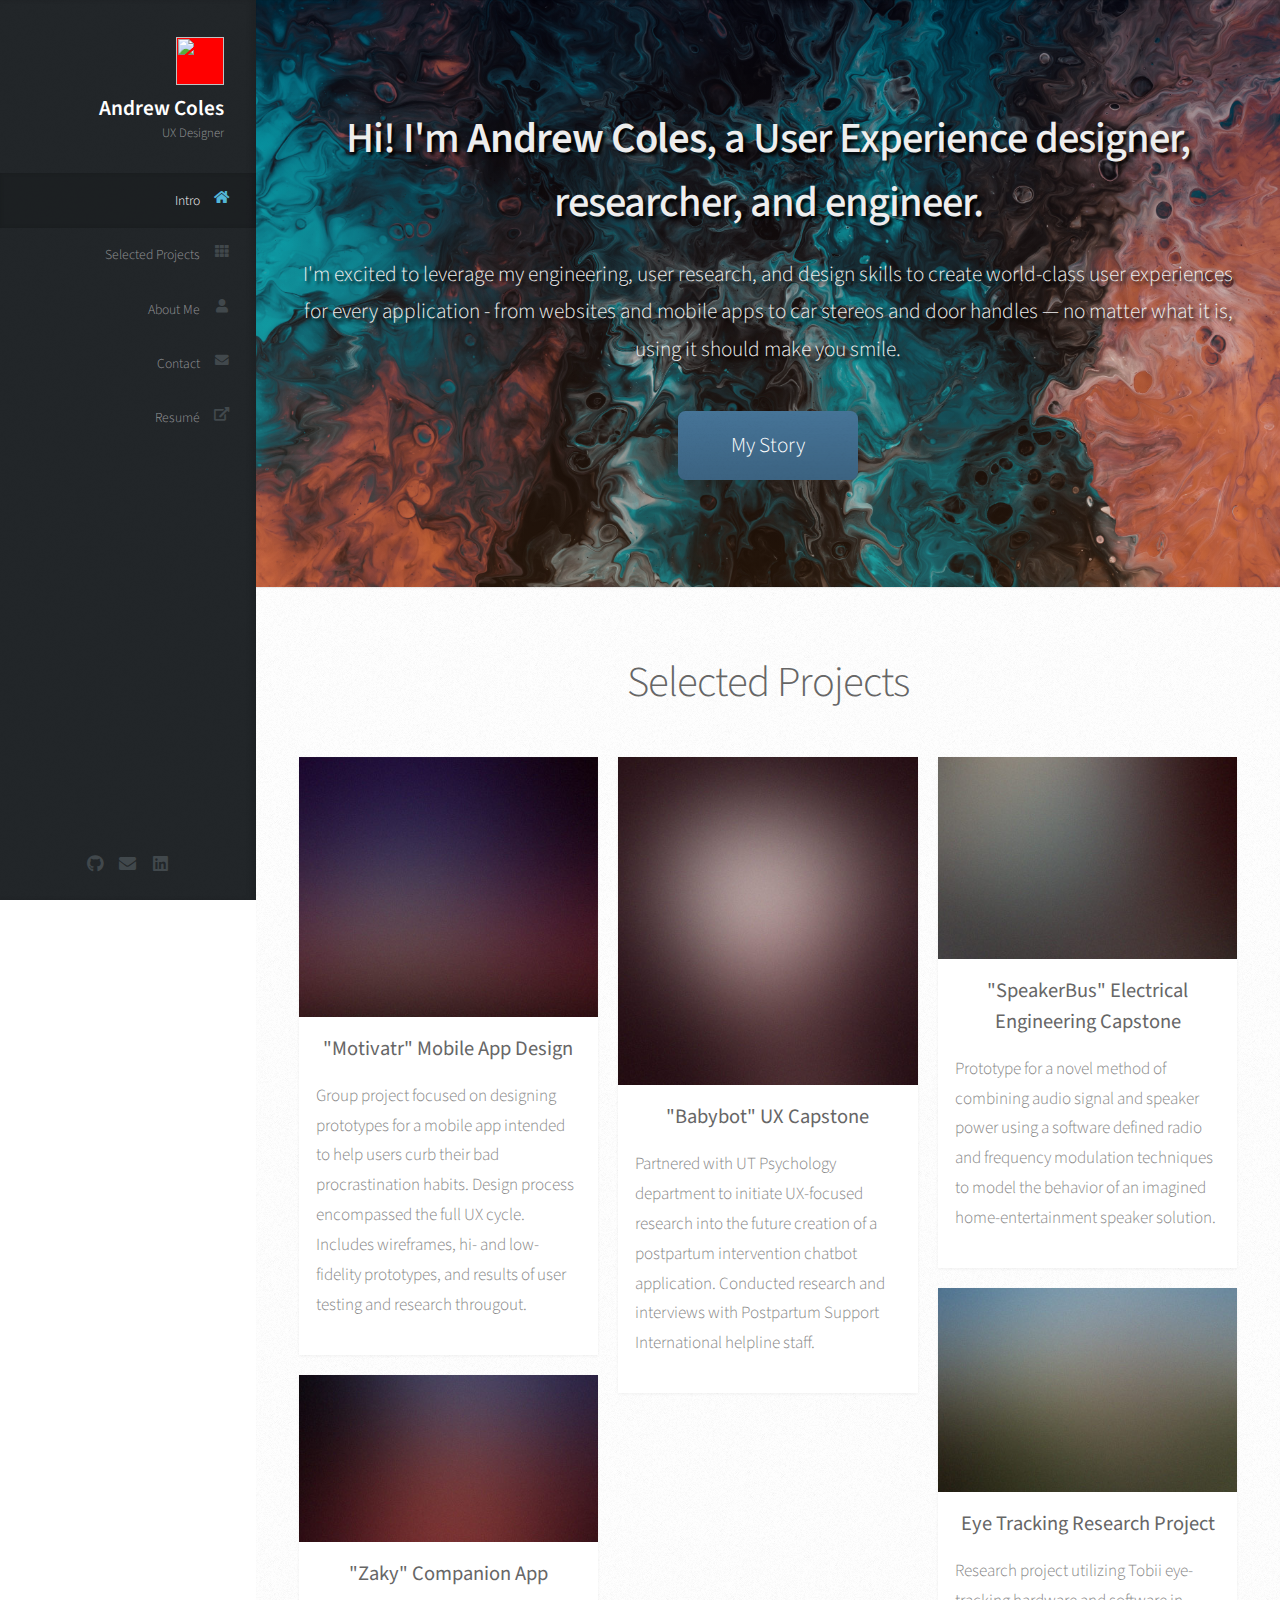
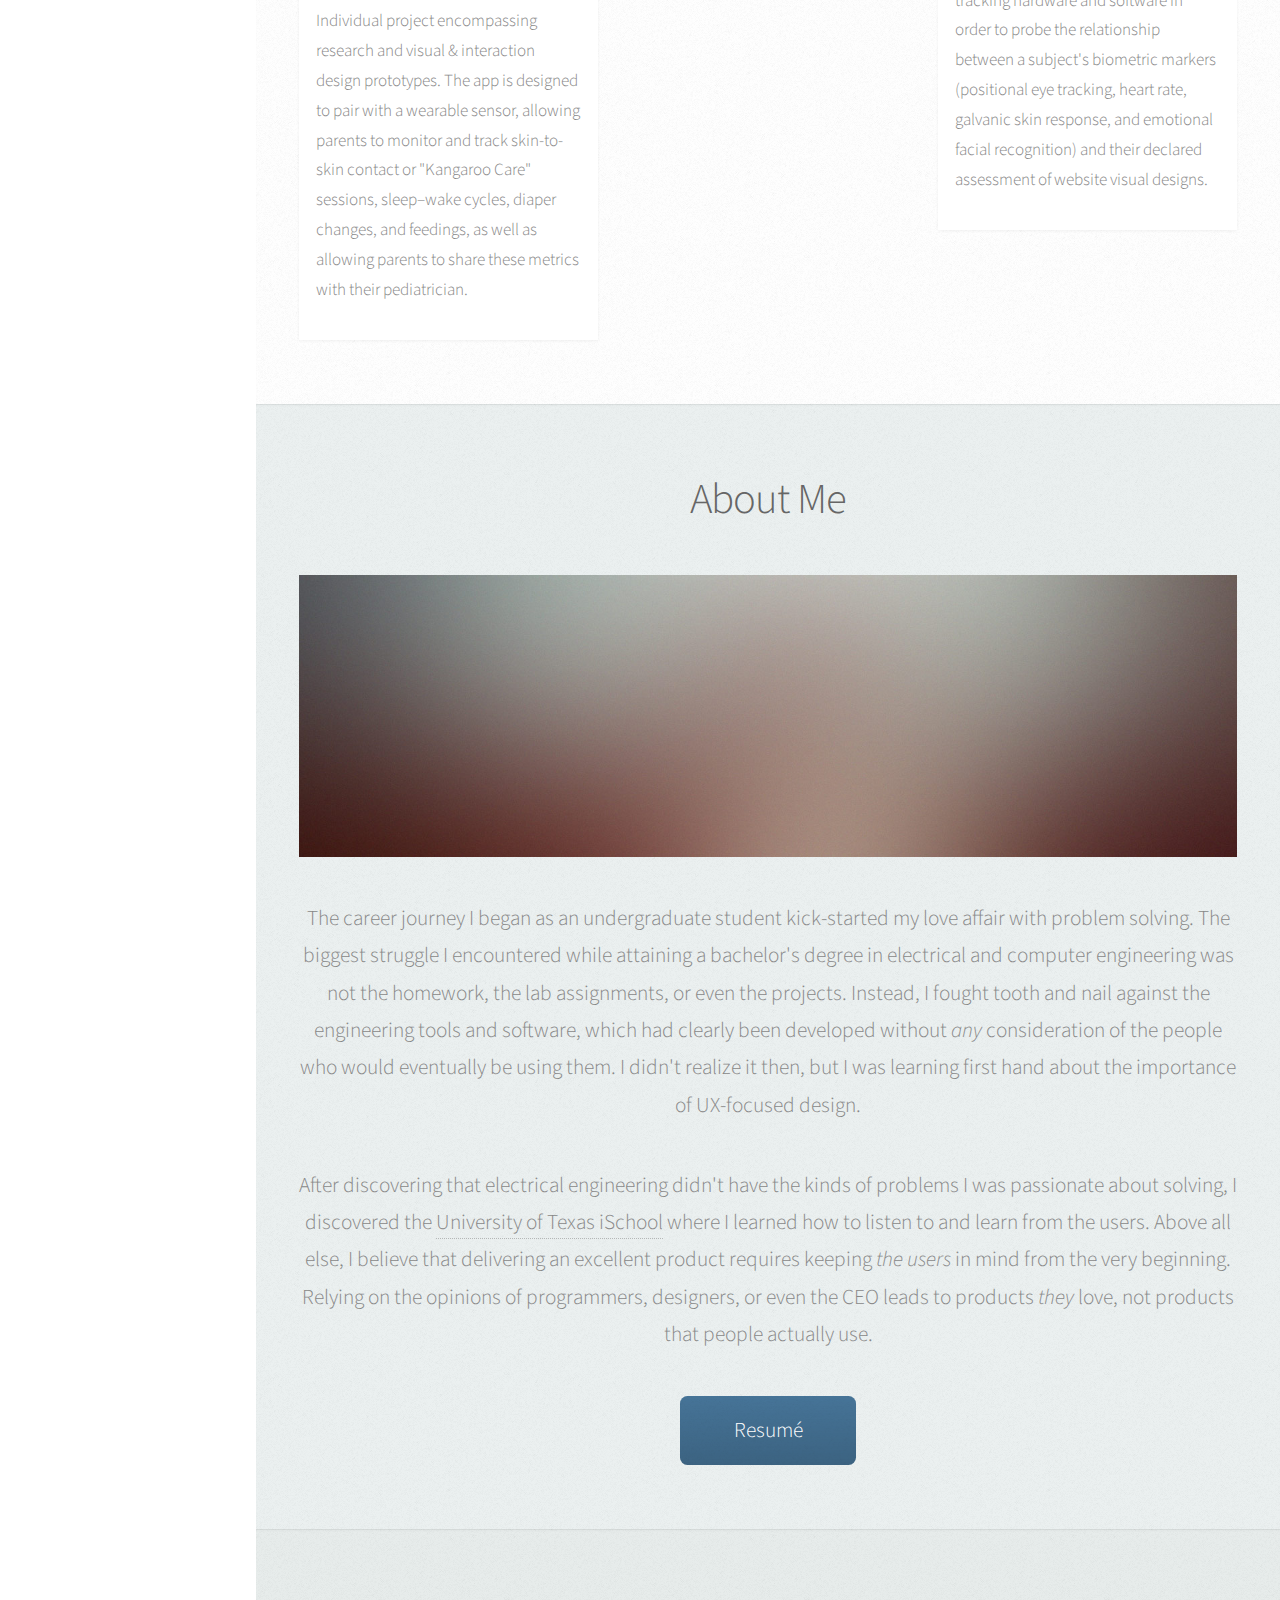
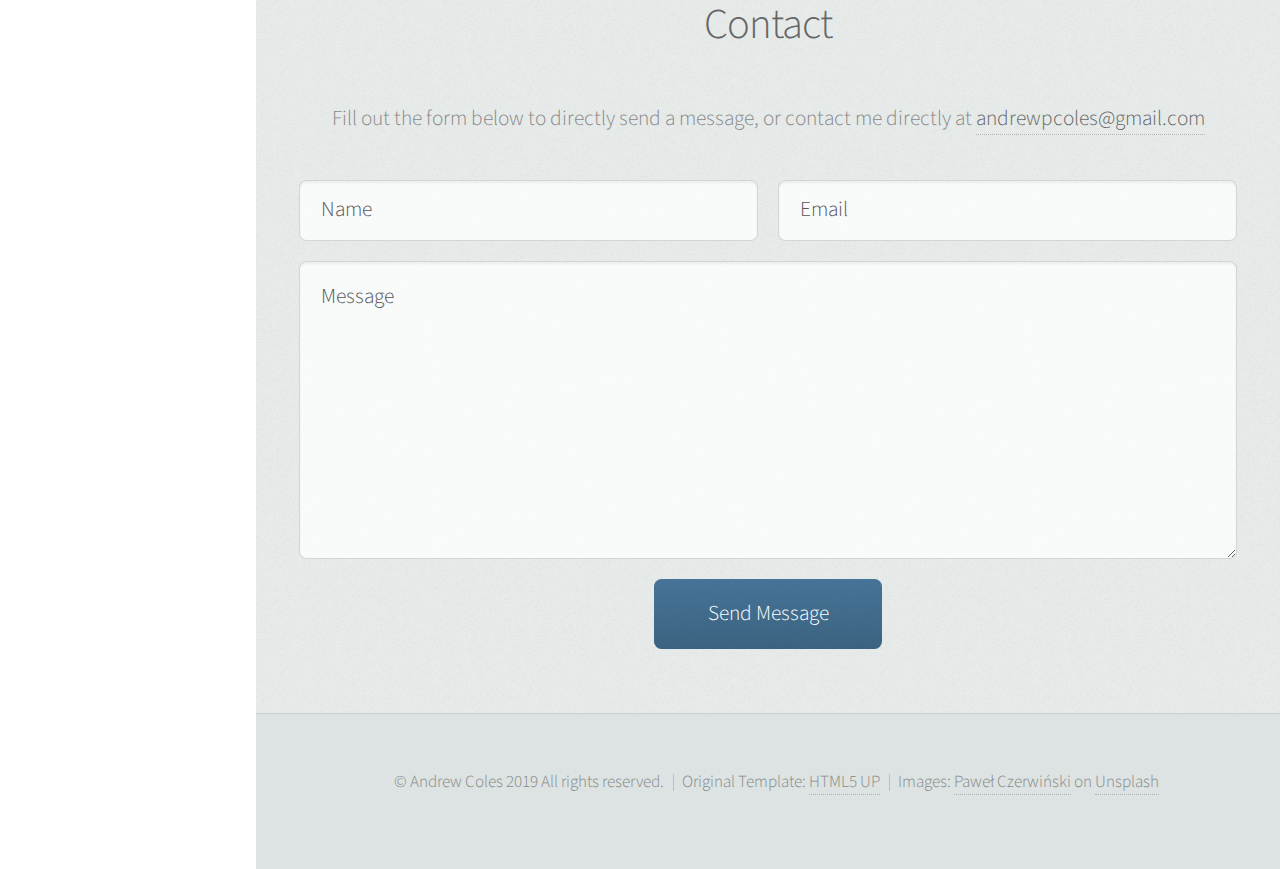
==== commit 02e3f6d0: "portfolio->selected projects" ====
--- a/index.html
+++ b/index.html
@@ -37,7 +37,7 @@
 						<nav id="nav">
 							<ul>
 								<li><a href="#top" id="top-link"><span class="icon solid fa-home">Intro</span></a></li>
-								<li><a href="#portfolio" id="portfolio-link"><span class="icon solid fa-th">Portfolio</span></a></li>
+								<li><a href="#portfolio" id="portfolio-link"><span class="icon solid fa-th">Selected Projects</span></a></li>
 								<li><a href="#about" id="about-link"><span class="icon solid fa-user">About Me</span></a></li>
 								<li><a href="#contact" id="contact-link"><span class="icon solid fa-envelope">Contact</span></a></li>
 								<li><a href="ColesA_resume.pdf" id="resume-link"><span class="icon solid fa-external-link-alt">Resum&eacute;</span></a></li>
@@ -84,7 +84,7 @@
 						<div class="container">
 
 							<header>
-								<h2 id="portfolio">Portfolio</h2>
+								<h2 id="portfolio">Selected Projects</h2>
 							</header>
 
 							<div class="row">
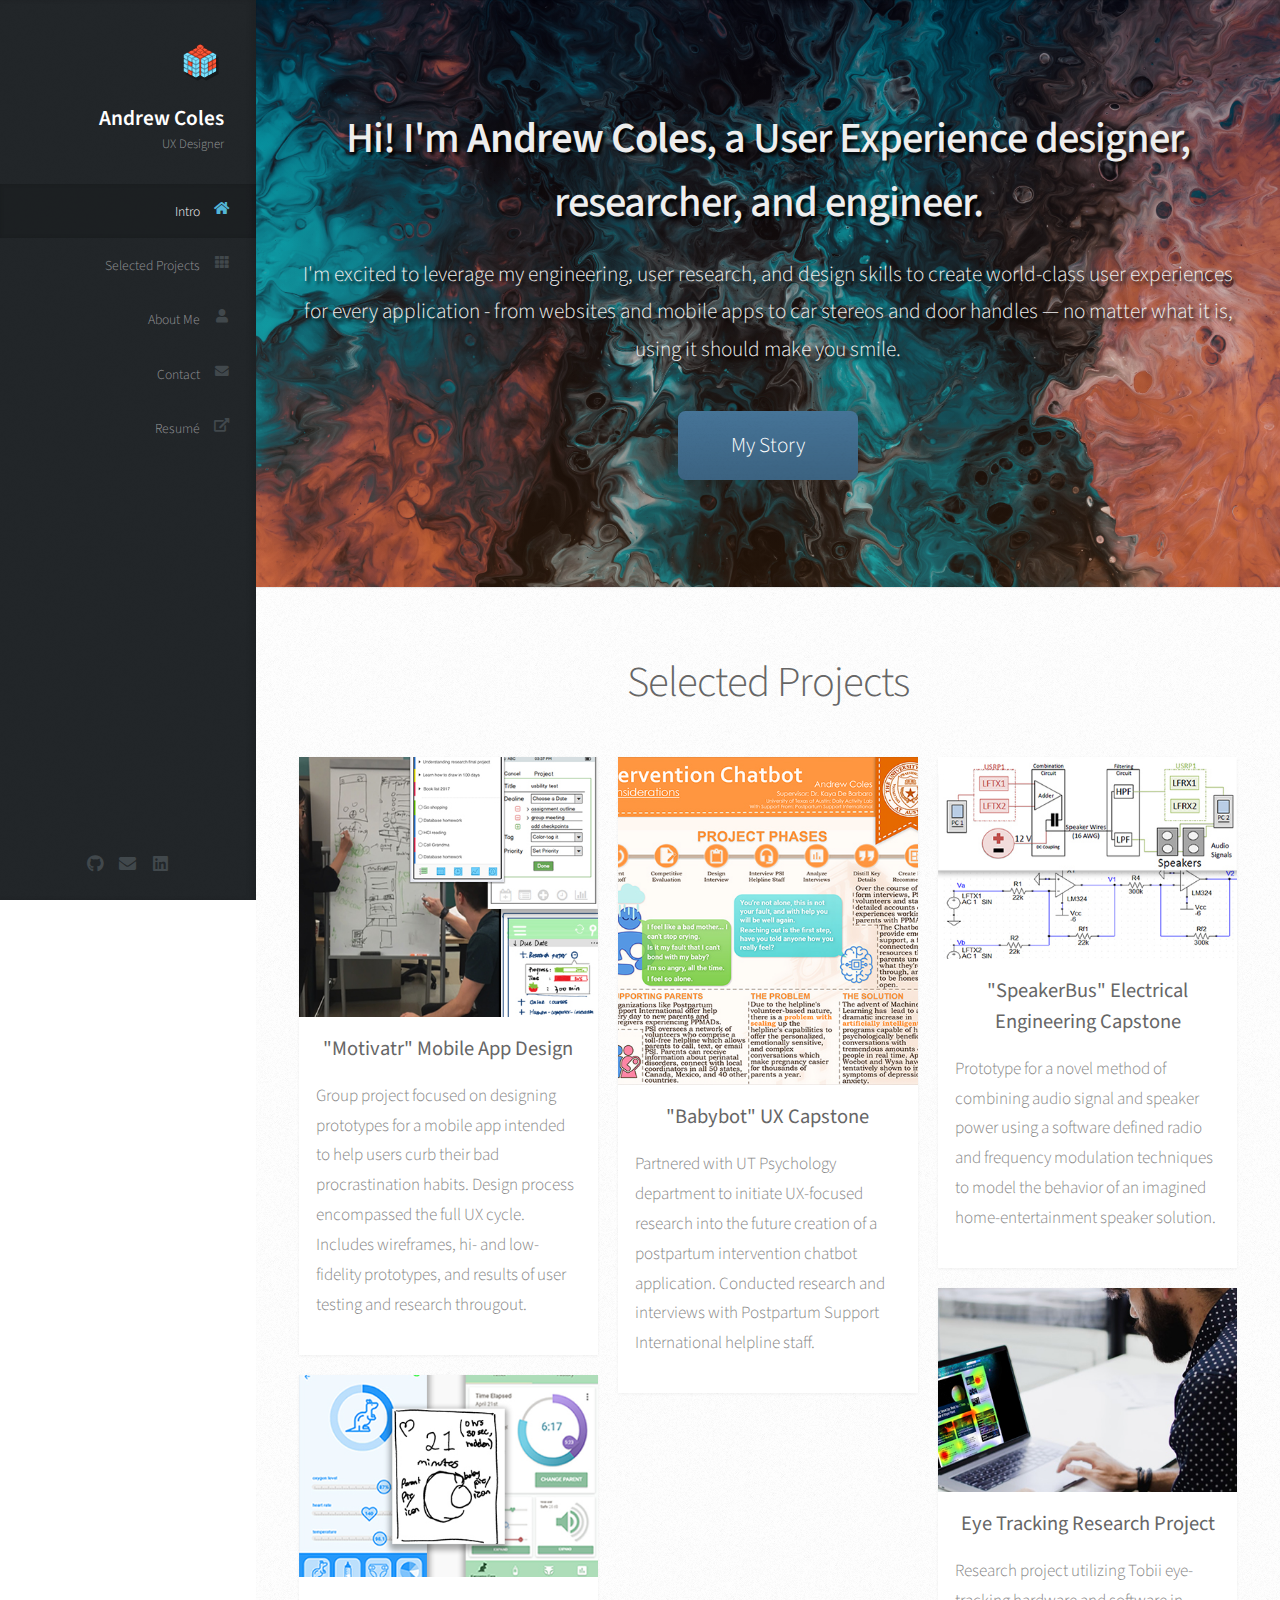
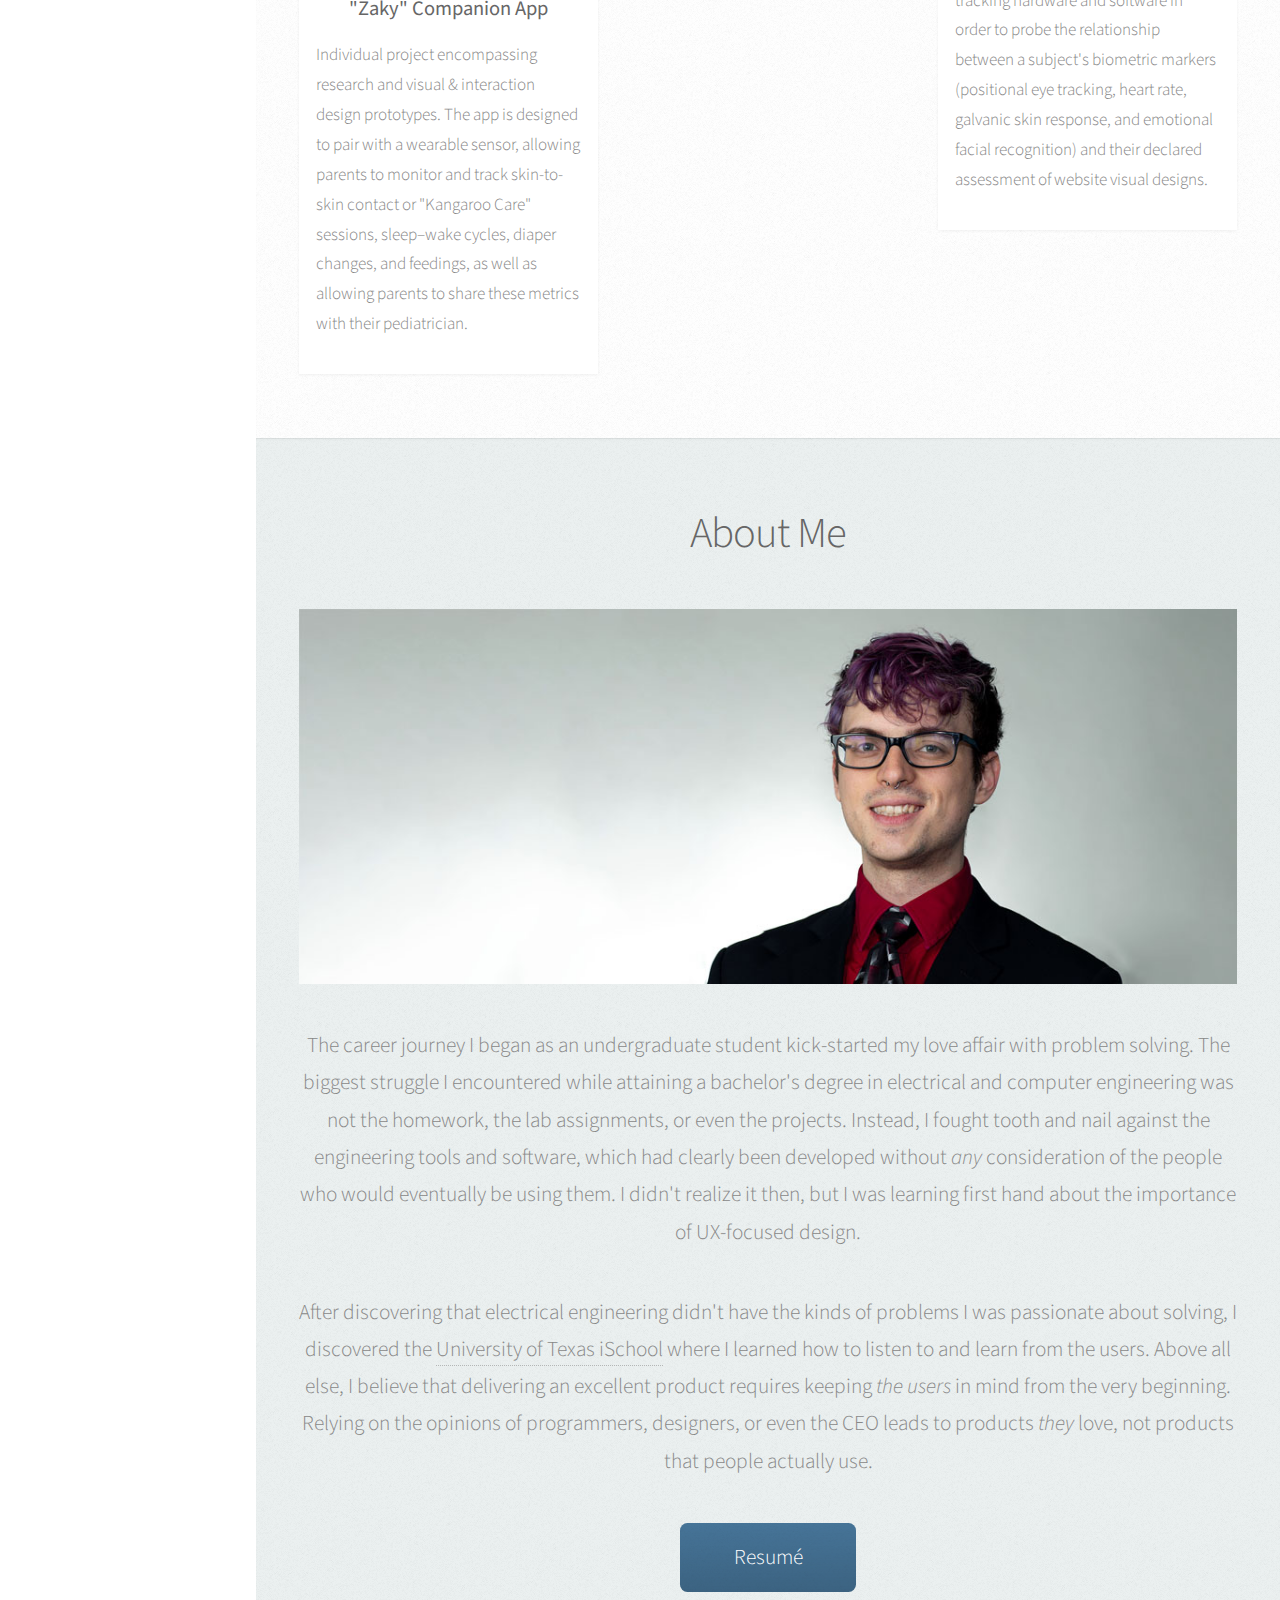
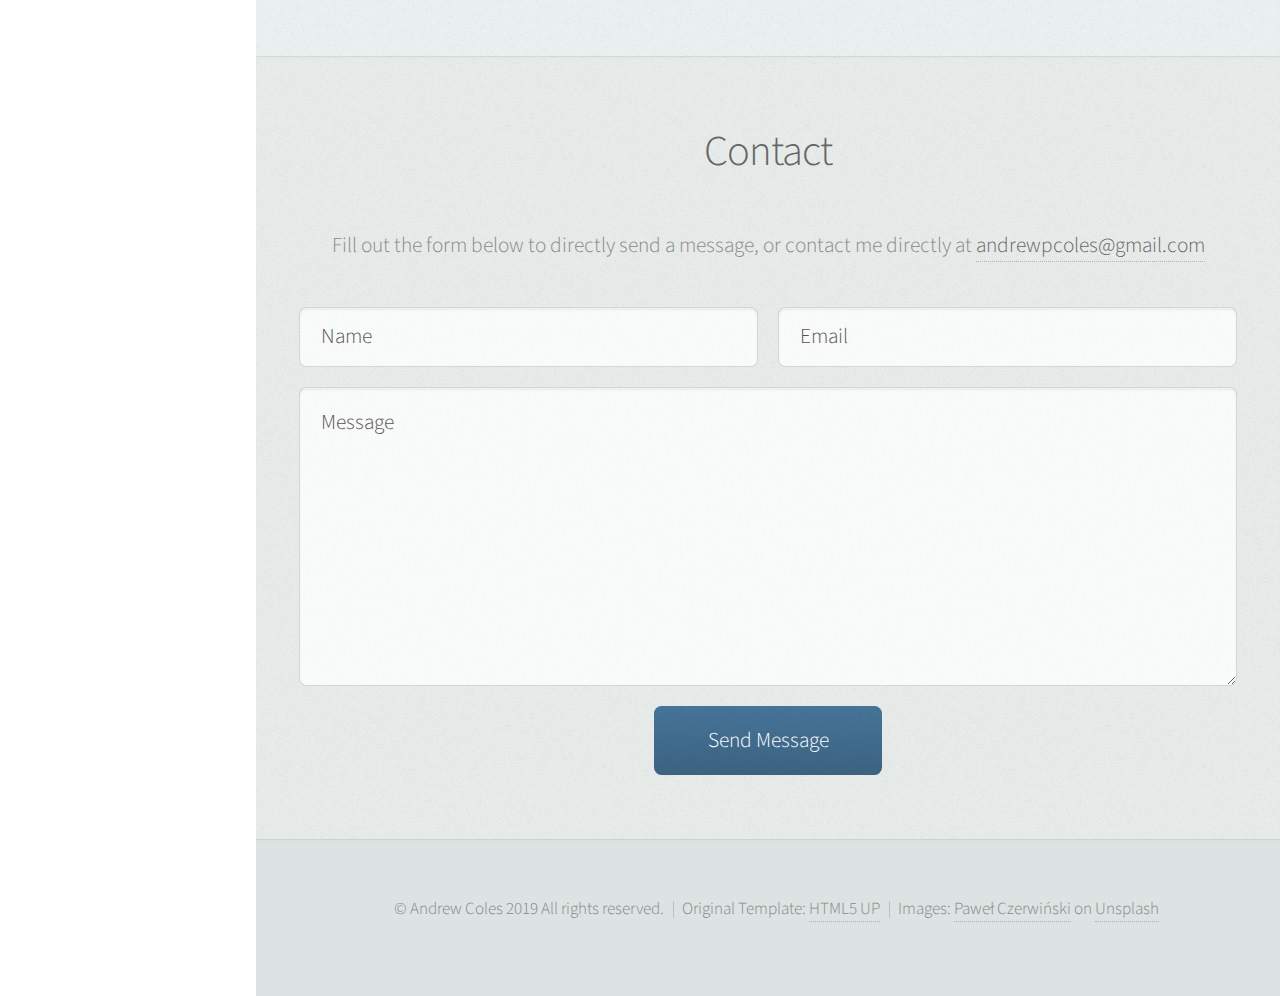
==== commit f4ddfbe5: "projects page updated, image names changed, etc." ====
--- a/index.html
+++ b/index.html
@@ -52,7 +52,7 @@
 						<ul class="icons">
                             <li><a href="https://github.com/apcoles" class="icon brands fa-github"><span class="label">Github</span></a></li>
 							<li><a href="mailto:andrewpcoles@gmail.com" class="icon solid fa-envelope"><span class="label">Email</span></a></li>
-                            <li><a href="https://www.linkedin.com/in/andrew-coles-4500b3129/" class="icon brands fa-linkedin"><span class="label">LinkedIn</span></a></li>
+                            <li><a href="https://www.linkedin.com/in/andrewpcoles/" class="icon brands fa-linkedin"><span class="label">LinkedIn</span></a></li>
 
 						</ul>
 
@@ -90,7 +90,7 @@
 							<div class="row">
 								<div class="col-4 col-12-mobile">
 									<article class="item">
-										<a href="#" class="image fit"><img src="images/pic07.jpg" alt="" /></a>
+										<a href="/projects.html#motivatr" class="image fit"><img src="images/motivatr-cover.jpg" alt="" /></a>
 										<header>
 											<h3>"Motivatr" Mobile App Design</h3>
 											<p>Group project focused on designing prototypes for a  mobile app intended to help users curb their bad procrastination habits. Design process encompassed the full UX cycle. Includes wireframes, hi- and low-fidelity prototypes, and results of user testing and research througout.
@@ -98,7 +98,7 @@
 										</header>
 									</article>
 									<article class="item">
-										<a href="#" class="image fit"><img src="images/pic05.jpg" alt="" /></a>
+										<a href="/projects.html#zaky" class="image fit"><img src="images/zaky-cover.jpg" alt="" /></a>
 										<header>
 											<h3>"Zaky" Companion App</h3>
 											<p>Individual project encompassing research and visual &amp; interaction design prototypes. The app is designed to pair with a wearable sensor, allowing parents to monitor and track skin-to-skin contact or "Kangaroo Care" sessions, sleep&ndash;wake cycles, diaper changes, and feedings, as well as allowing parents to share these metrics with their pediatrician.</p>
@@ -107,7 +107,7 @@
 								</div>
 								<div class="col-4 col-12-mobile">
 									<article class="item">
-										<a href="#" class="image fit"><img src="images/pic04.jpg" alt="" /></a>
+										<a href="/projects.html#babybot" class="image fit"><img src="images/babybot-cover.jpg" alt="" /></a>
 										<header>
 										<h3>"Babybot" UX Capstone</h3>
 											<p>Partnered with UT Psychology department to initiate UX-focused research into the future creation of a postpartum intervention chatbot application. Conducted research and interviews with Postpartum Support International helpline staff.
@@ -117,14 +117,14 @@
 								</div>
 								<div class="col-4 col-12-mobile">
 									<article class="item">
-										<a href="#" class="image fit"><img src="images/pic03.jpg" alt="" /></a>
+										<a href="/projects.html#speakerbus" class="image fit"><img src="images/speakerbus-cover.jpg" alt="" /></a>
 										<header>
 											<h3>"SpeakerBus" Electrical Engineering Capstone</h3>
 											<p>Prototype for a novel method of combining audio signal and speaker power using a software defined radio and frequency modulation techniques to model the behavior of an imagined home-entertainment speaker solution.</p>
 										</header>
 									</article>
 									<article class="item">
-										<a href="#" class="image fit"><img src="images/pic02.jpg" alt="" /></a>
+										<a href="/projects.html#eyetrack" class="image fit"><img src="images/eyetrack-cover.jpg" alt="" /></a>
 										<header>
 											<h3>Eye Tracking Research Project</h3>
 											<p>Research project utilizing Tobii eye-tracking hardware and software in order to probe the relationship between a subject's biometric markers (positional eye tracking, heart rate, galvanic skin response, and emotional facial recognition) and their declared assessment of website visual designs.</p>
@@ -144,7 +144,7 @@
 								<h2 id="about">About Me</h2>
 							</header>
 
-							<a class="image featured"><img src="images/pic08.jpg" alt="" /></a>
+							<a class="image featured"><img src="images/headshot-wide.jpg" alt="" /></a>
 
 							<p>The career journey I began as an undergraduate student kick-started my love affair with problem solving. The biggest struggle I encountered while attaining a bachelor's degree in electrical and computer engineering was not the homework, the lab assignments, or even the projects. Instead, I fought tooth and nail against the engineering tools and software, which had clearly been developed without <i>any</i> consideration of the people who would eventually be using them. I didn't realize it then, but I was learning first hand about the importance of UX-focused design.</p>
 
--- a/assets/css/main.css
+++ b/assets/css/main.css
@@ -1758,7 +1758,6 @@
 			.image.avatar48 {
 				width: 48px;
 				height: 48px;
-				background: #f00;
 			}
 
 				.image.avatar48 img {
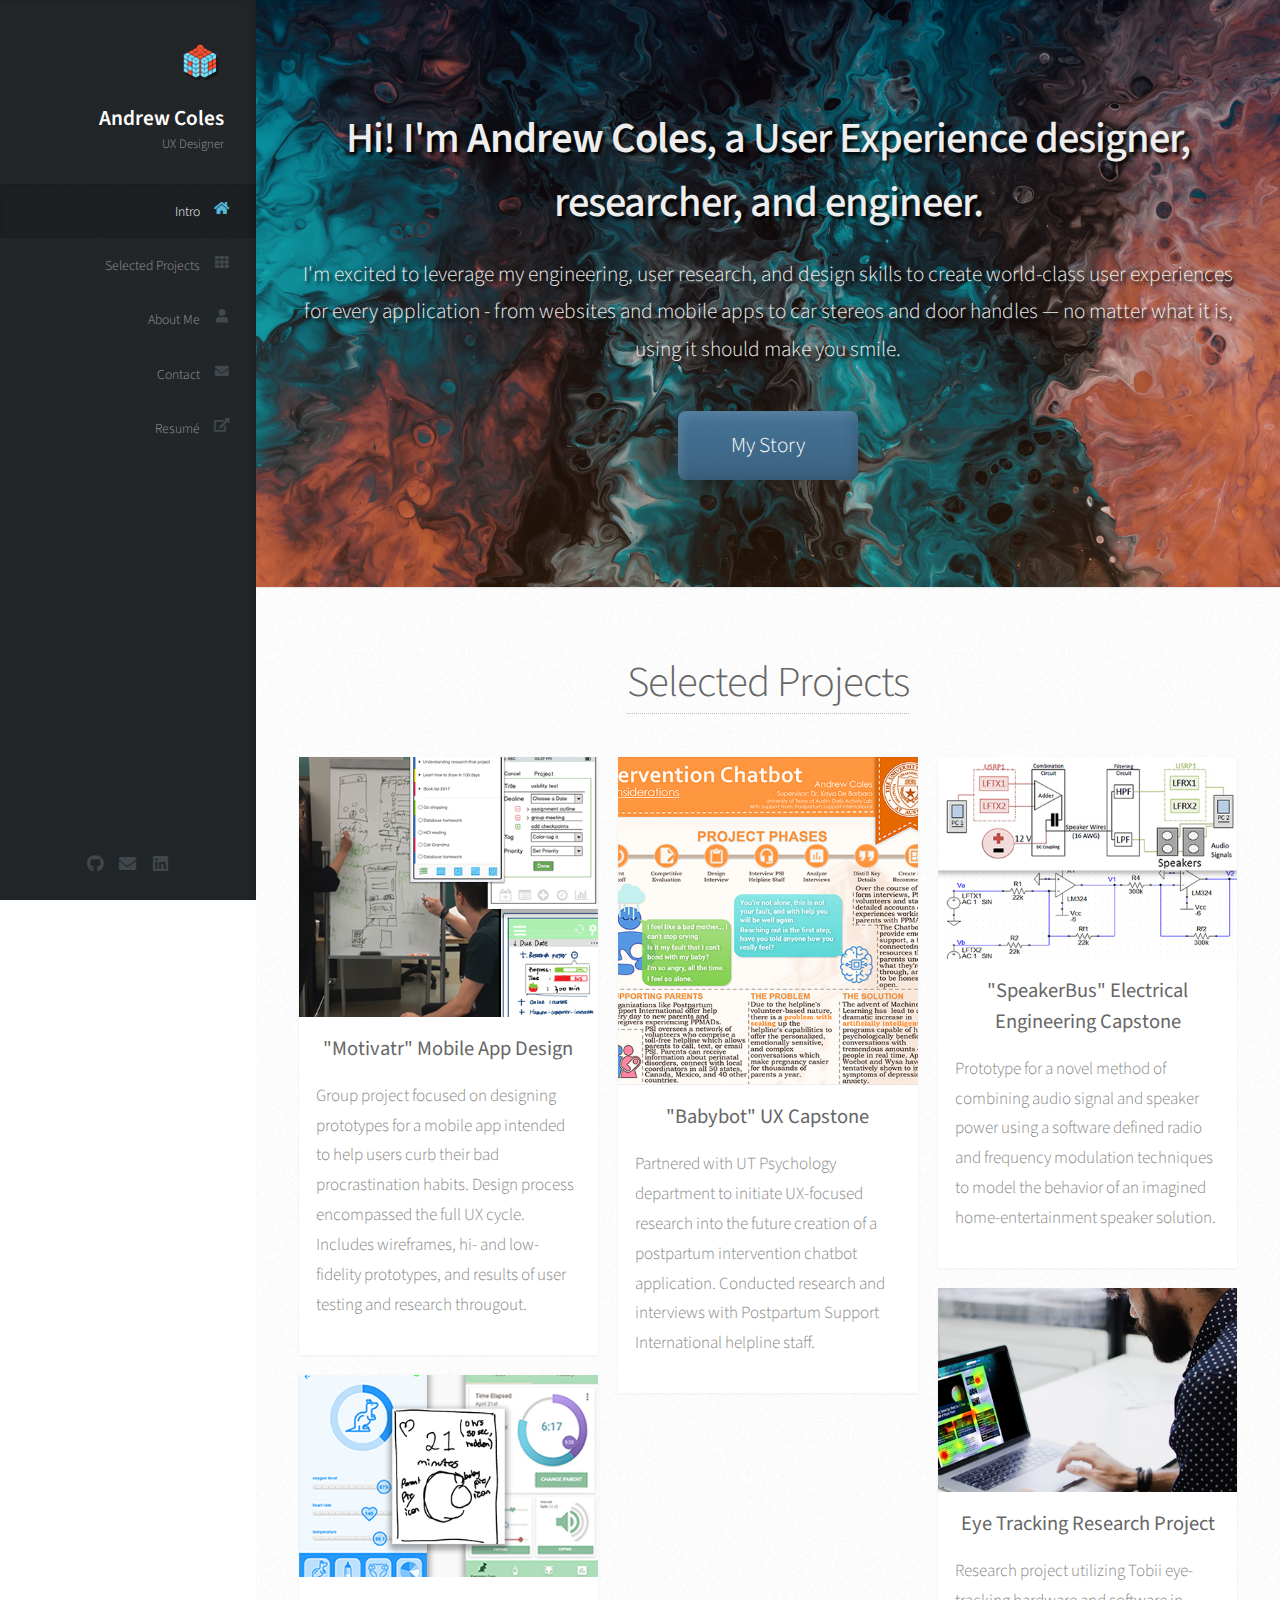
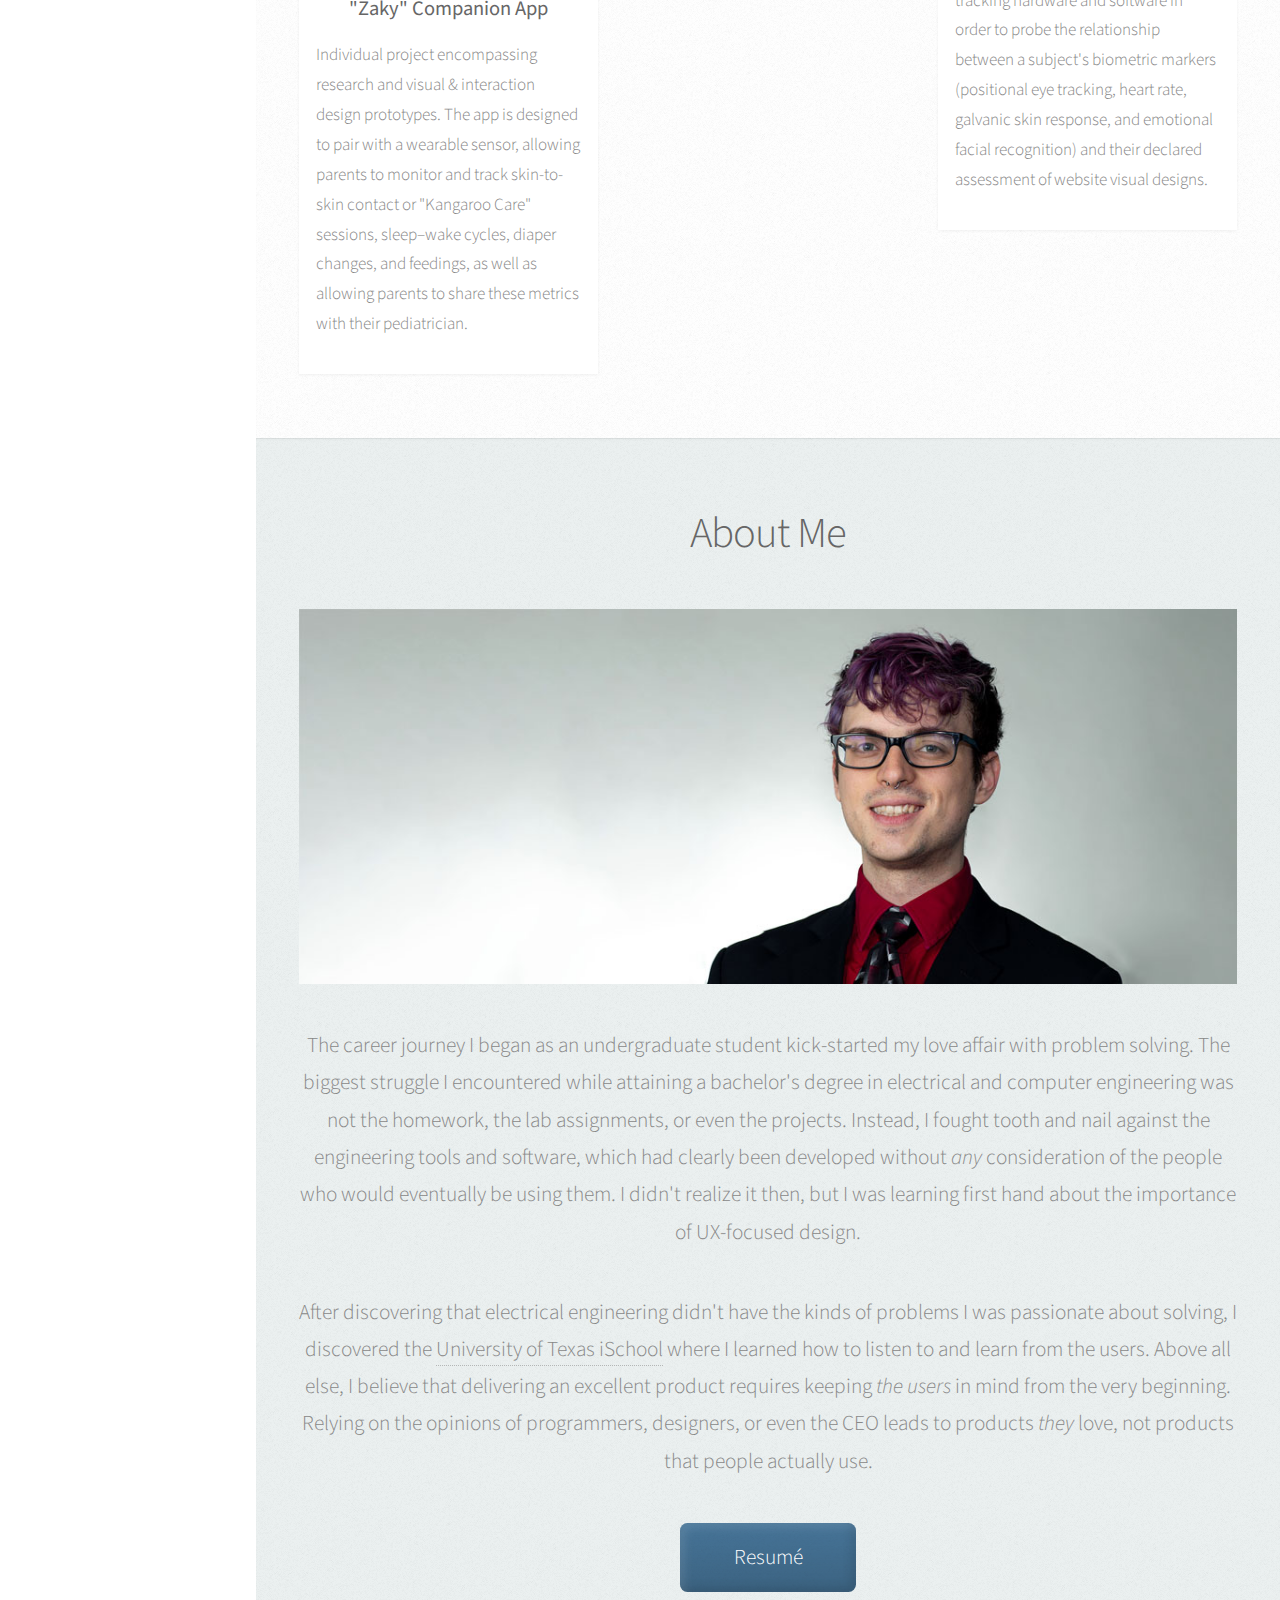
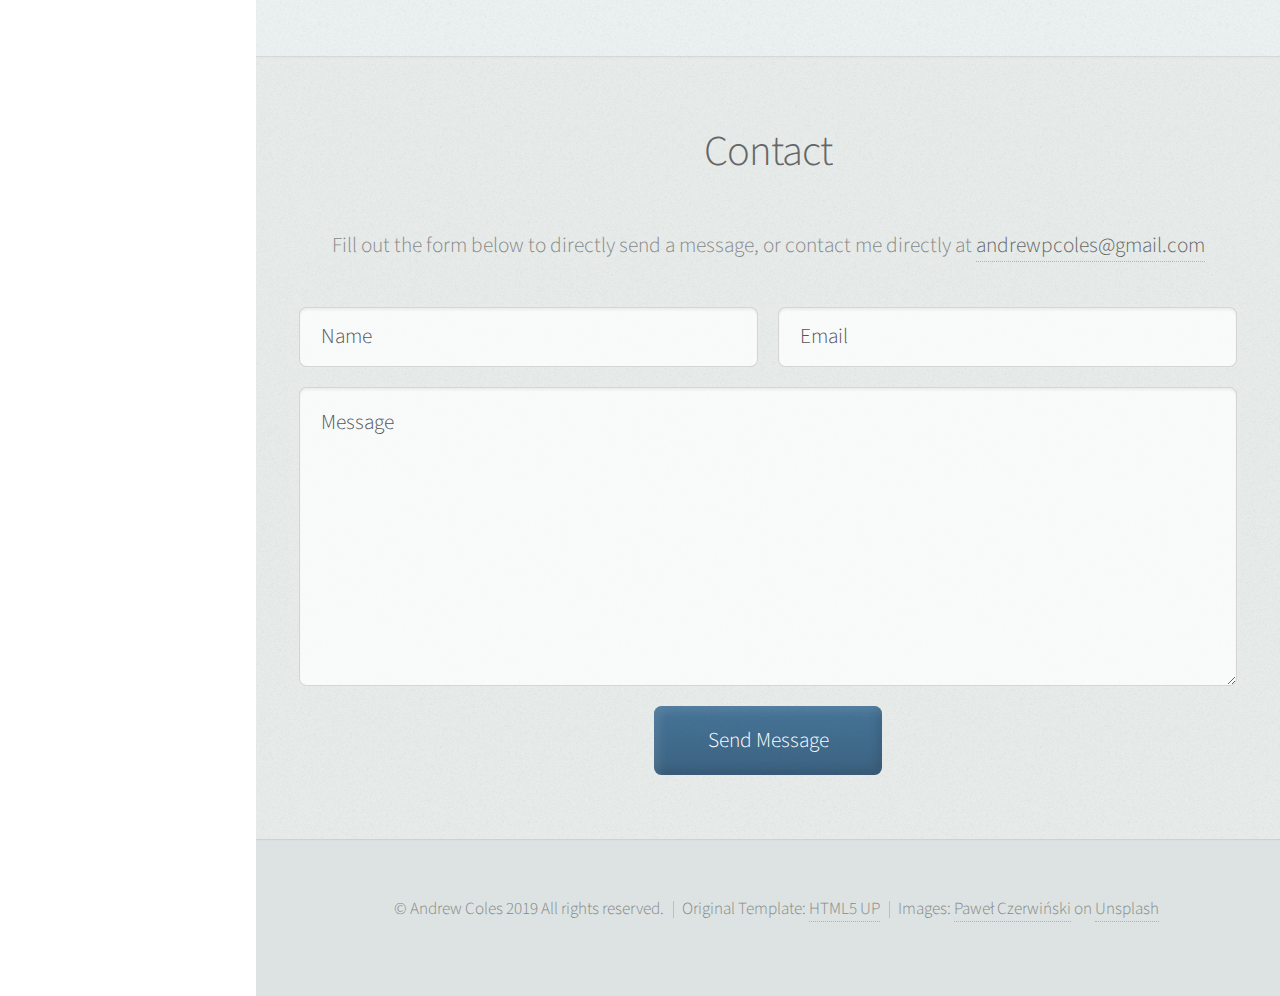
==== commit ea192f6e: "small formatting change" ====
--- a/index.html
+++ b/index.html
@@ -84,55 +84,72 @@
 						<div class="container">
 
 							<header>
-								<h2 id="portfolio">Selected Projects</h2>
+								<h2 id="portfolio"><a href="/projects.html">Selected Projects</a></h2>
 							</header>
 
 							<div class="row">
 								<div class="col-4 col-12-mobile">
 									<article class="item">
-										<a href="/projects.html#motivatr" class="image fit"><img src="images/motivatr-cover.jpg" alt="" /></a>
-										<header>
-											<h3>"Motivatr" Mobile App Design</h3>
-											<p>Group project focused on designing prototypes for a  mobile app intended to help users curb their bad procrastination habits. Design process encompassed the full UX cycle. Includes wireframes, hi- and low-fidelity prototypes, and results of user testing and research througout.
-											</p>
-										</header>
-									</article>
-									<article class="item">
-										<a href="/projects.html#zaky" class="image fit"><img src="images/zaky-cover.jpg" alt="" /></a>
-										<header>
-											<h3>"Zaky" Companion App</h3>
-											<p>Individual project encompassing research and visual &amp; interaction design prototypes. The app is designed to pair with a wearable sensor, allowing parents to monitor and track skin-to-skin contact or "Kangaroo Care" sessions, sleep&ndash;wake cycles, diaper changes, and feedings, as well as allowing parents to share these metrics with their pediatrician.</p>
-										</header>
+										<a href="/projects.html" class="image fit">
+											<img src="images/motivatr-cover.jpg" alt="" />
+											<header>
+												<h3>"Motivatr" Mobile App Design</h3>
+												<p>
+													Group project focused on designing prototypes for a  mobile app intended to help users curb their bad procrastination habits. Design process encompassed the full UX cycle. Includes wireframes, hi- and low-fidelity prototypes, and results of user testing and research througout.
+												</p>
+											</header>
+										</a>
+									</article>
+									<article class="item">
+										<a href="/projects.html#zaky" class="image fit">
+											<img src="images/zaky-cover.jpg" alt="" />
+											<header>
+												<h3>"Zaky" Companion App</h3>
+												<p>
+													Individual project encompassing research and visual &amp; interaction design prototypes. The app is designed to pair with a wearable sensor, allowing parents to monitor and track skin-to-skin contact or "Kangaroo Care" sessions, sleep&ndash;wake cycles, diaper changes, and feedings, as well as allowing parents to share these metrics with their pediatrician.
+												</p>
+											</header>
+										</a>
 									</article>
 								</div>
 								<div class="col-4 col-12-mobile">
 									<article class="item">
-										<a href="/projects.html#babybot" class="image fit"><img src="images/babybot-cover.jpg" alt="" /></a>
-										<header>
-										<h3>"Babybot" UX Capstone</h3>
-											<p>Partnered with UT Psychology department to initiate UX-focused research into the future creation of a postpartum intervention chatbot application. Conducted research and interviews with Postpartum Support International helpline staff.
-                                            </p>
-										</header>
+										<a href="/projects.html#babybot" class="image fit">
+											<img src="images/babybot-cover.jpg" alt="" />
+											<header>
+												<h3>"Babybot" UX Capstone</h3>
+												<p>
+													Partnered with UT Psychology department to initiate UX-focused research into the future creation of a postpartum intervention chatbot application. Conducted research and interviews with Postpartum Support International helpline staff.
+												</p>
+											</header>
+										</a>
 									</article>
 								</div>
 								<div class="col-4 col-12-mobile">
 									<article class="item">
-										<a href="/projects.html#speakerbus" class="image fit"><img src="images/speakerbus-cover.jpg" alt="" /></a>
-										<header>
-											<h3>"SpeakerBus" Electrical Engineering Capstone</h3>
-											<p>Prototype for a novel method of combining audio signal and speaker power using a software defined radio and frequency modulation techniques to model the behavior of an imagined home-entertainment speaker solution.</p>
-										</header>
-									</article>
-									<article class="item">
-										<a href="/projects.html#eyetrack" class="image fit"><img src="images/eyetrack-cover.jpg" alt="" /></a>
-										<header>
-											<h3>Eye Tracking Research Project</h3>
-											<p>Research project utilizing Tobii eye-tracking hardware and software in order to probe the relationship between a subject's biometric markers (positional eye tracking, heart rate, galvanic skin response, and emotional facial recognition) and their declared assessment of website visual designs.</p>
-										</header>
+										<a href="/projects.html#speakerbus" class="image fit">
+											<img src="images/speakerbus-cover.jpg" alt="" />
+											<header>
+												<h3>"SpeakerBus" Electrical Engineering Capstone</h3>
+												<p>
+													Prototype for a novel method of combining audio signal and speaker power using a software defined radio and frequency modulation techniques to model the behavior of an imagined home-entertainment speaker solution.
+												</p>
+											</header>
+										</a>
+									</article>
+									<article class="item">
+										<a href="/projects.html#eyetrack" class="image fit">
+											<img src="images/eyetrack-cover.jpg" alt="" />
+											<header>
+												<h3>Eye Tracking Research Project</h3>
+												<p>
+													Research project utilizing Tobii eye-tracking hardware and software in order to probe the relationship between a subject's biometric markers (positional eye tracking, heart rate, galvanic skin response, and emotional facial recognition) and their declared assessment of website visual designs.
+												</p>
+											</header>
+										</a>
 									</article>
 								</div>
 							</div>
-
 						</div>
 					</section>
 
--- a/assets/css/main.css
+++ b/assets/css/main.css
@@ -1959,6 +1959,9 @@
 			-webkit-transition: background-color 0.35s ease-in-out;
 			-ms-transition: background-color 0.35s ease-in-out;
 			transition: background-color 0.35s ease-in-out;
+			box-shadow:
+				inset 5px 5px 10px rgba(255,255,255,0.1),
+				inset -5px -5px 10px rgba(0, 0, 0, 0.1);
 		}
 
 			input[type="button"]:hover,
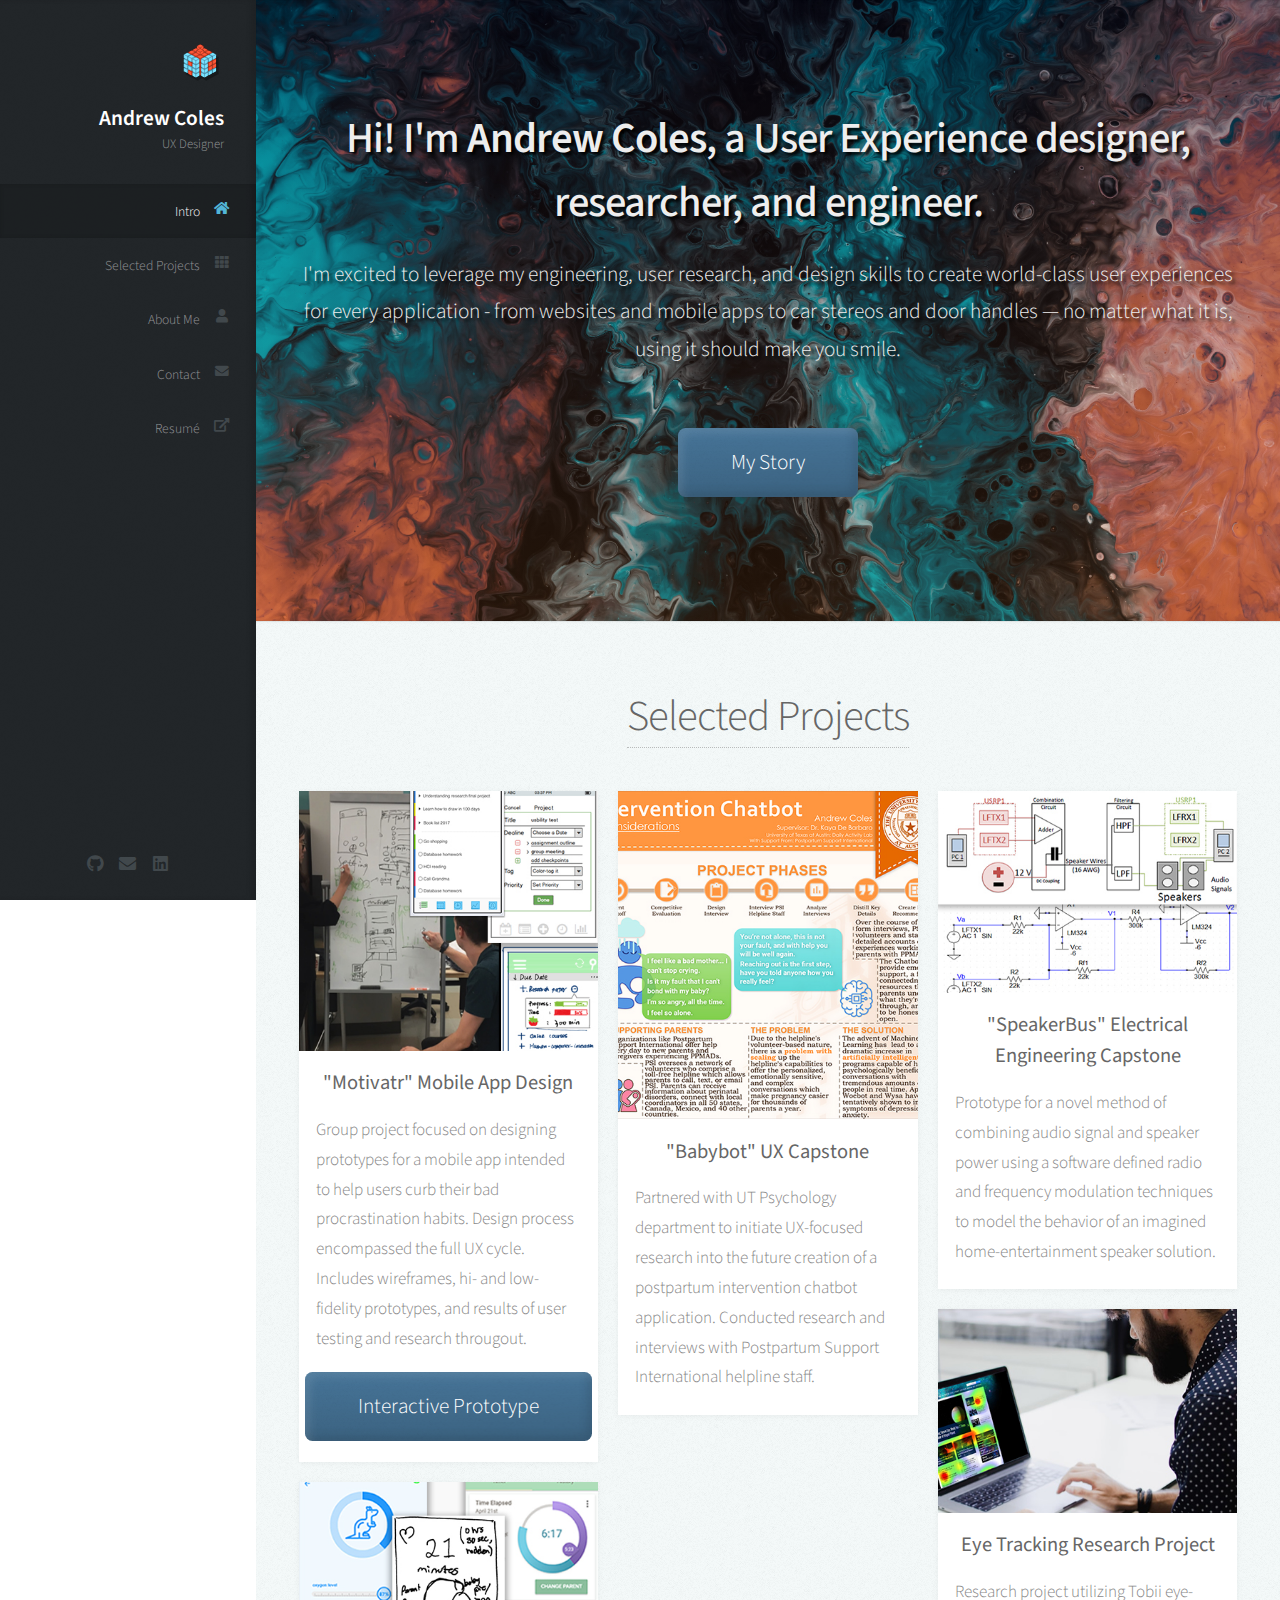
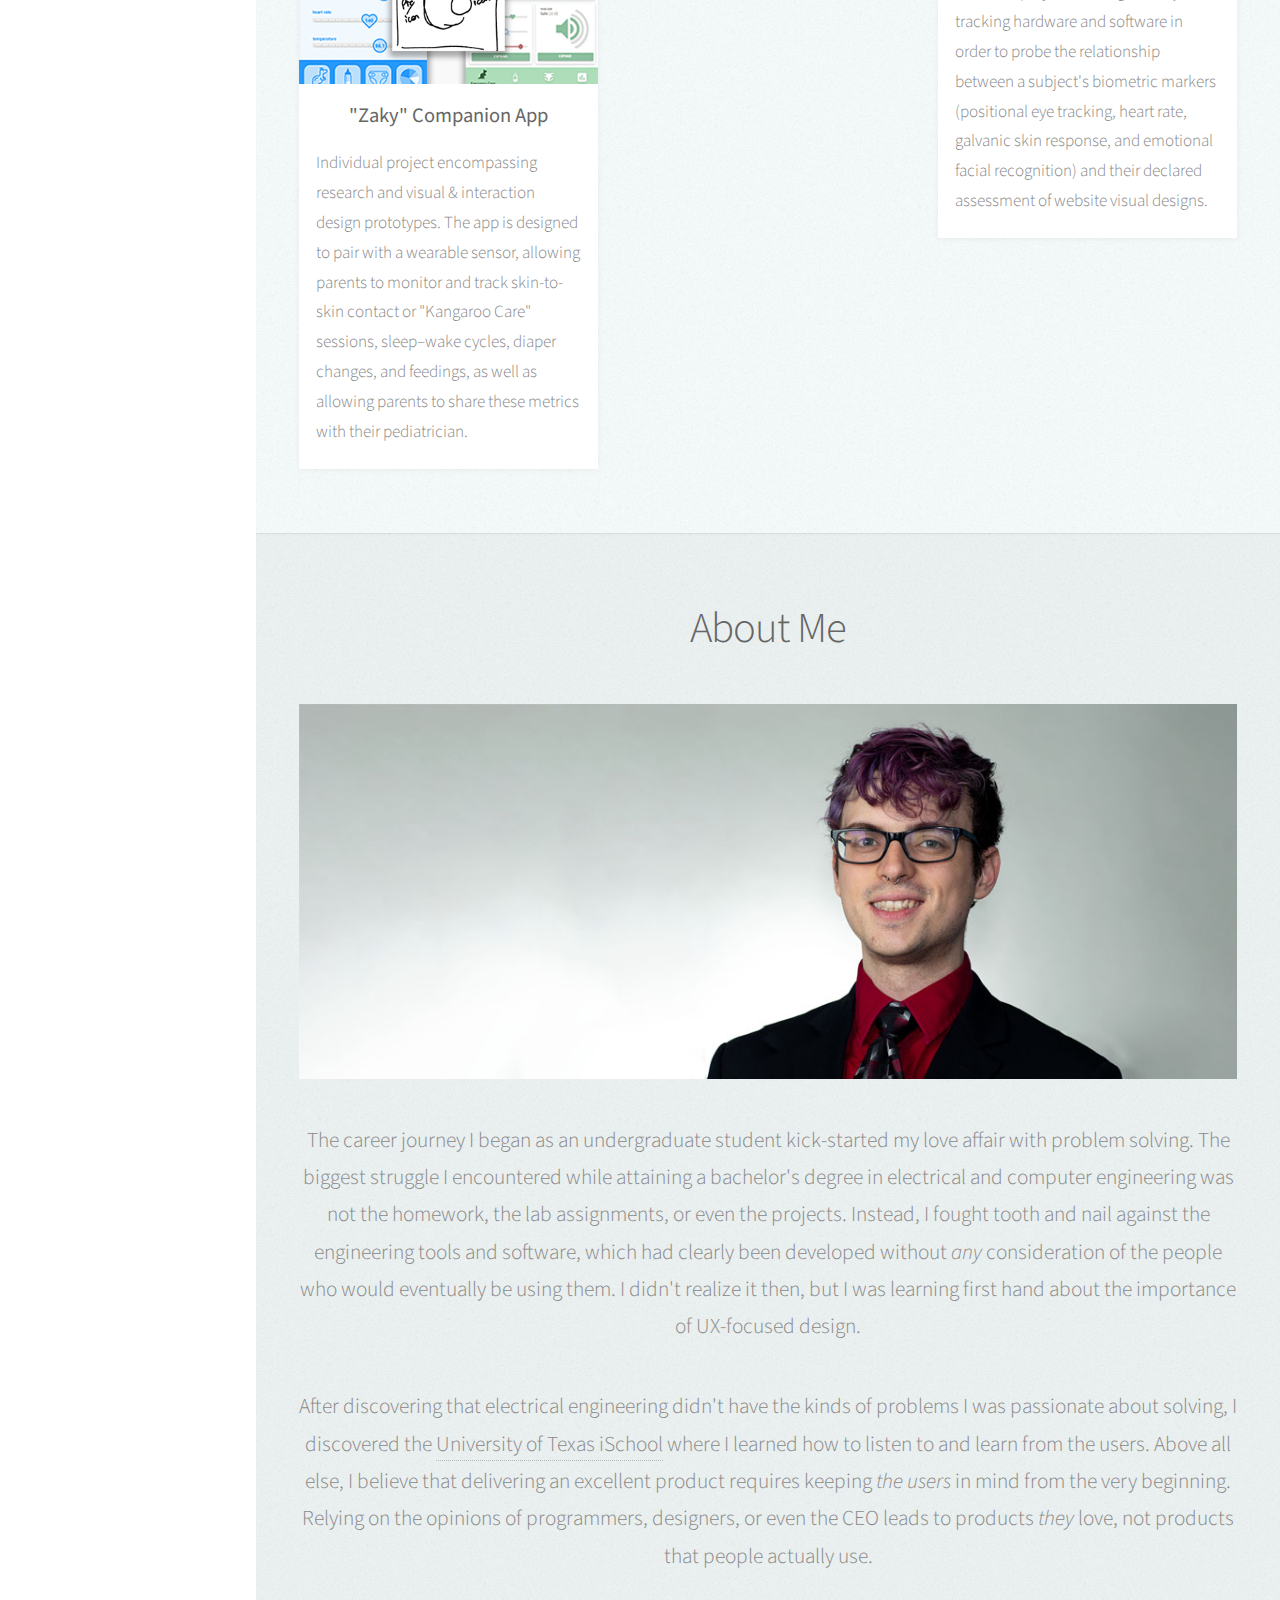
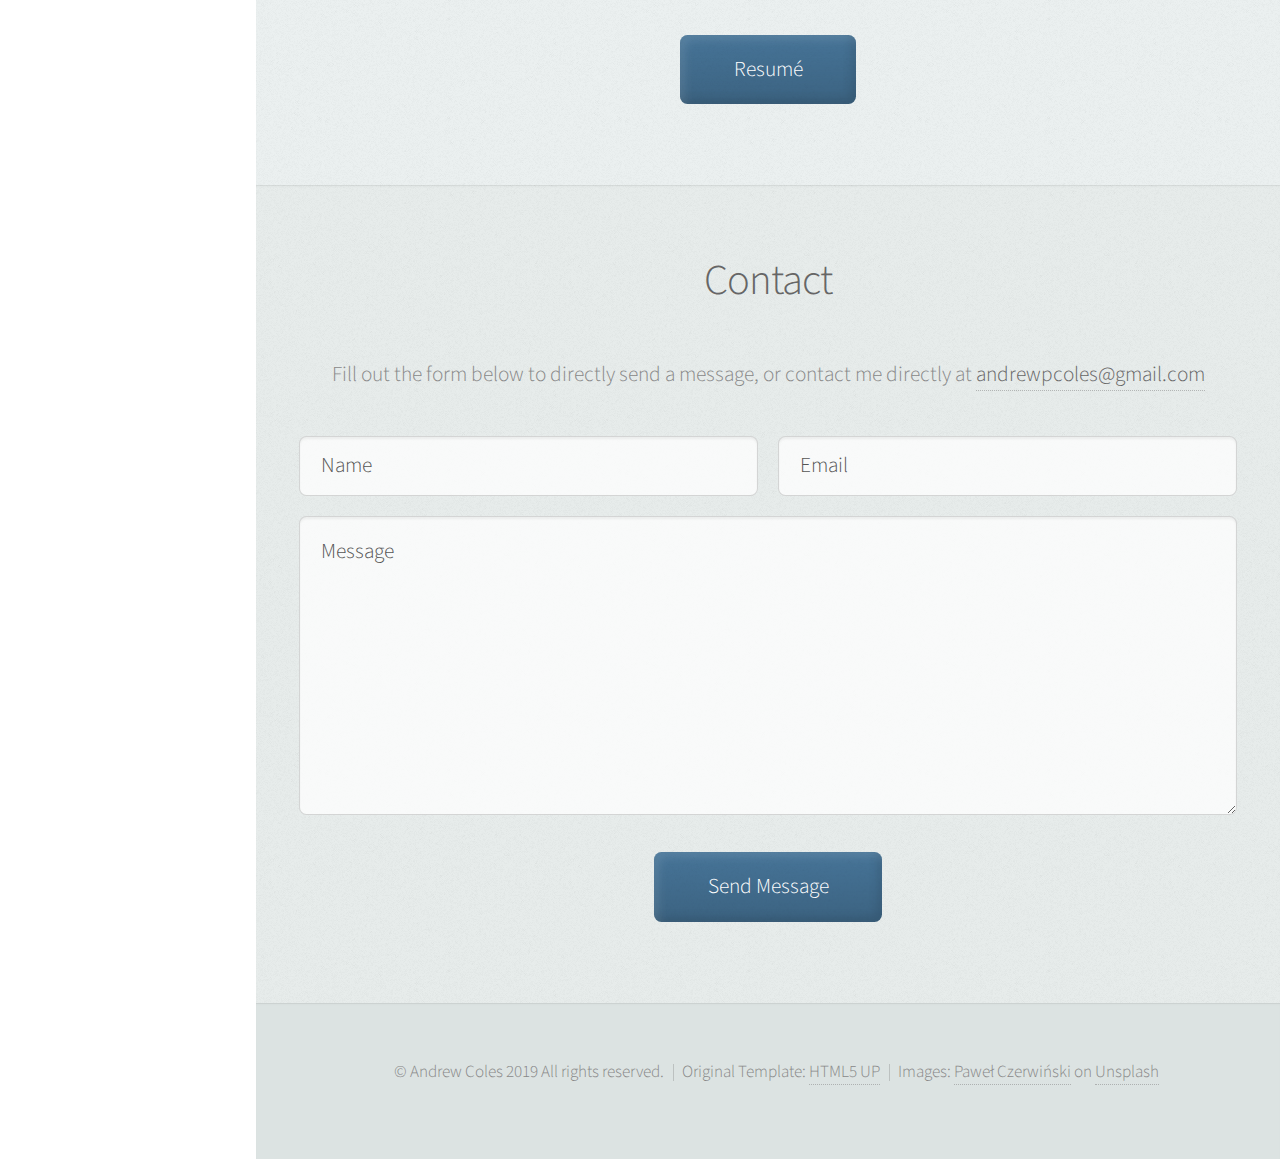
==== commit 609dc85c: "Merge remote-tracking branch 'origin/master'" ====
--- a/index.html
+++ b/index.html
@@ -89,6 +89,8 @@
 
 							<div class="row">
 								<div class="col-4 col-12-mobile">
+
+
 									<article class="item">
 										<a href="/projects.html" class="image fit">
 											<img src="images/motivatr-cover.jpg" alt="" />
@@ -99,7 +101,10 @@
 												</p>
 											</header>
 										</a>
-									</article>
+									<a class="button" href="https://invis.io/HBEGUFLJD">Interactive Prototype</a>
+									</article>
+
+
 									<article class="item">
 										<a href="/projects.html#zaky" class="image fit">
 											<img src="images/zaky-cover.jpg" alt="" />
@@ -111,8 +116,12 @@
 											</header>
 										</a>
 									</article>
+
+
 								</div>
 								<div class="col-4 col-12-mobile">
+
+
 									<article class="item">
 										<a href="/projects.html#babybot" class="image fit">
 											<img src="images/babybot-cover.jpg" alt="" />
@@ -124,8 +133,12 @@
 											</header>
 										</a>
 									</article>
+
+
 								</div>
 								<div class="col-4 col-12-mobile">
+
+
 									<article class="item">
 										<a href="/projects.html#speakerbus" class="image fit">
 											<img src="images/speakerbus-cover.jpg" alt="" />
@@ -137,6 +150,8 @@
 											</header>
 										</a>
 									</article>
+
+
 									<article class="item">
 										<a href="/projects.html#eyetrack" class="image fit">
 											<img src="images/eyetrack-cover.jpg" alt="" />
@@ -148,6 +163,8 @@
 											</header>
 										</a>
 									</article>
+
+
 								</div>
 							</div>
 						</div>
--- a/assets/css/main.css
+++ b/assets/css/main.css
@@ -179,6 +179,18 @@
 				color: #E27689;
 				border-bottom-color: rgba(255, 255, 255, 0);
 			}
+
+		header h3 {
+			-moz-transition: color 0.35s ease-in-out, border-bottom-color 0.35s ease-in-out;
+			-webkit-transition: color 0.35s ease-in-out, border-bottom-color 0.35s ease-in-out;
+			-ms-transition: color 0.35s ease-in-out, border-bottom-color 0.35s ease-in-out;
+			transition: color 0.35s ease-in-out, border-bottom-color 0.35s ease-in-out;
+		}
+
+			header:hover h3 {
+					color: #E27689;
+					border-bottom-color: rgba(255, 255, 255, 0);
+				}
 
 		sub {
 			position: relative;
@@ -1948,6 +1960,7 @@
 			color: #fff !important;
 			text-decoration: none;
 			padding: 0.75em 2.5em 0.75em 2.5em;
+		  	margin: 0.8em 0 0.8em 0;
 			background-color: #477599;
 			border: 0;
 			cursor: pointer;
@@ -1983,14 +1996,24 @@
 	/* Item */
 
 		.item {
-			box-shadow: 0 0.05em 0.15em 0 rgba(0, 0, 0, 0.05);
+			background: #fff;
+			box-shadow: 0 0.05em 0.30em 0 rgba(0, 0, 0, 0.05);
+			padding-bottom: 1em;
 			margin-bottom: 40px;
-		}
+			-moz-transition: box-shadow 0.35s ease-in-out;
+			-webkit-transition: box-shadow 0.35s ease-in-out;
+			-ms-transition: box-shadow 0.35s ease-in-out;
+			transition: box-shadow 0.35s ease-in-out;
+		}
+
+			.item:hover {
+				box-shadow: 0 0.10em 0.6em 0 rgba(0, 0, 0, 0.2);
+			}
 
 			.item header {
 				background: #fff;
 				margin: 0;
-				padding: 1em 1em 2em 1em;
+				padding: 1em 1em 0em 1em;
 				font-size: 0.8em;
 				text-align: left;
 				line-height: 1.75;
@@ -2218,7 +2241,7 @@
 			#main > section {
 				margin: 0;
 				overflow: hidden;
-				padding: 4em 0;
+				padding: 1em 0 4em 0;
 				box-shadow: inset 0 1px 0 0 rgba(0, 0, 0, 0.05), inset 0 0.1em 0.1em 0 rgba(0, 0, 0, 0.025);
 				text-align: center;
 				background-image: url("images/overlay.png");
@@ -2259,8 +2282,6 @@
 					background-size: cover;
 					height: 80%;
 				}
-
-				#
 
 				#main > section.two {
 					background-color: #f5fafa;
@@ -2642,3 +2663,5 @@
 					}
 
 		}
+
+
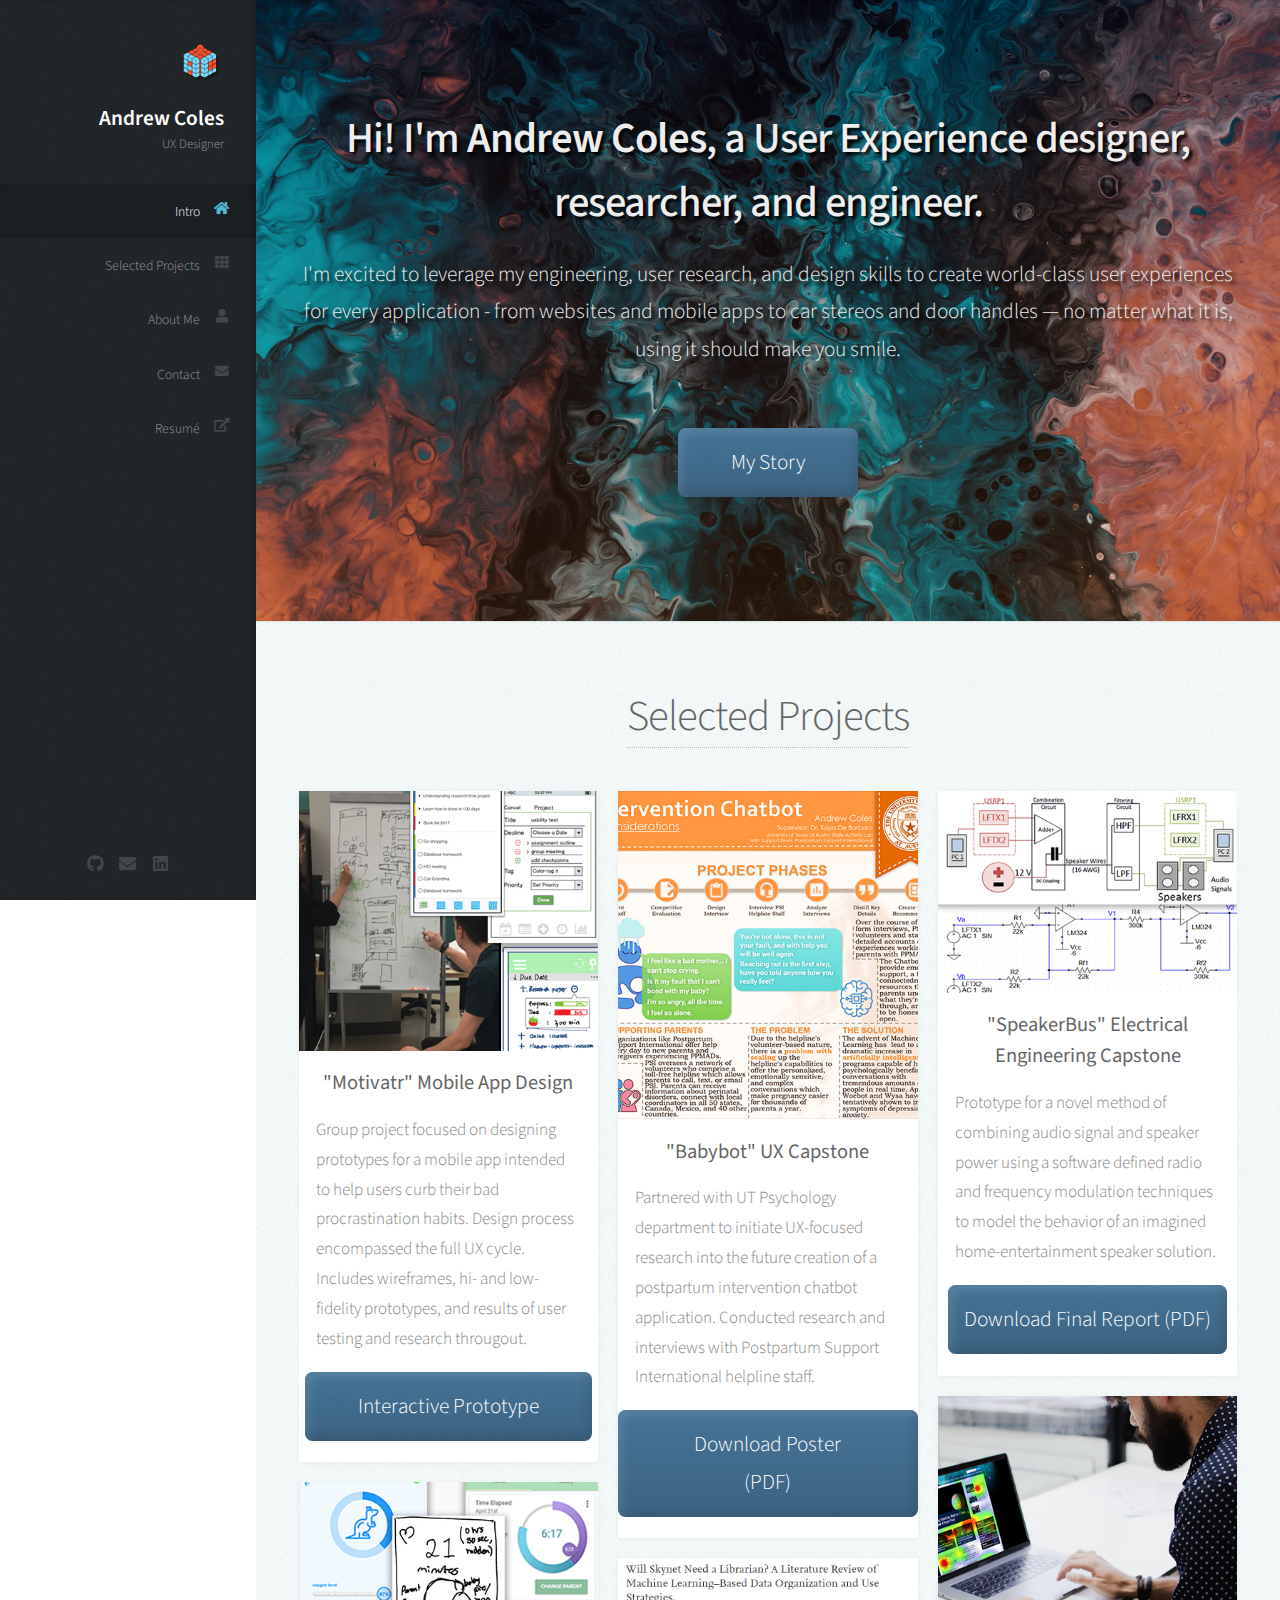
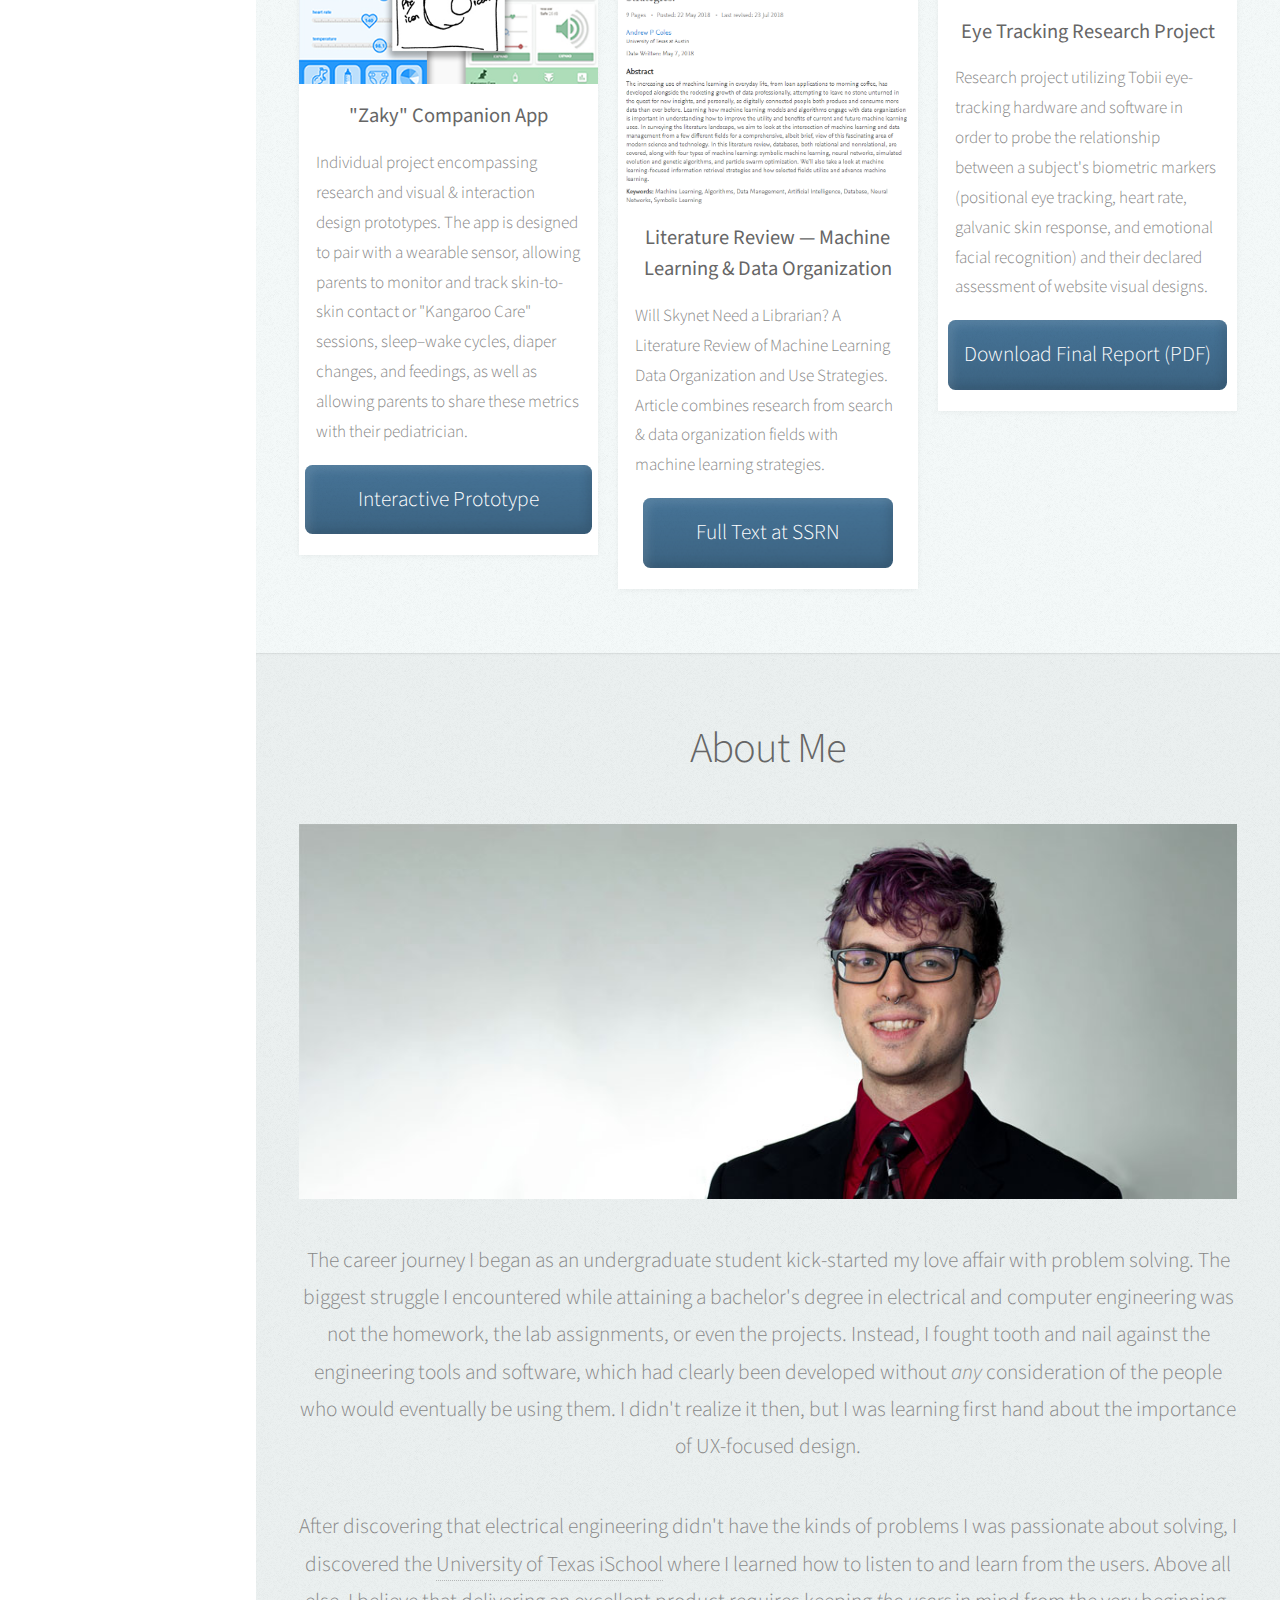
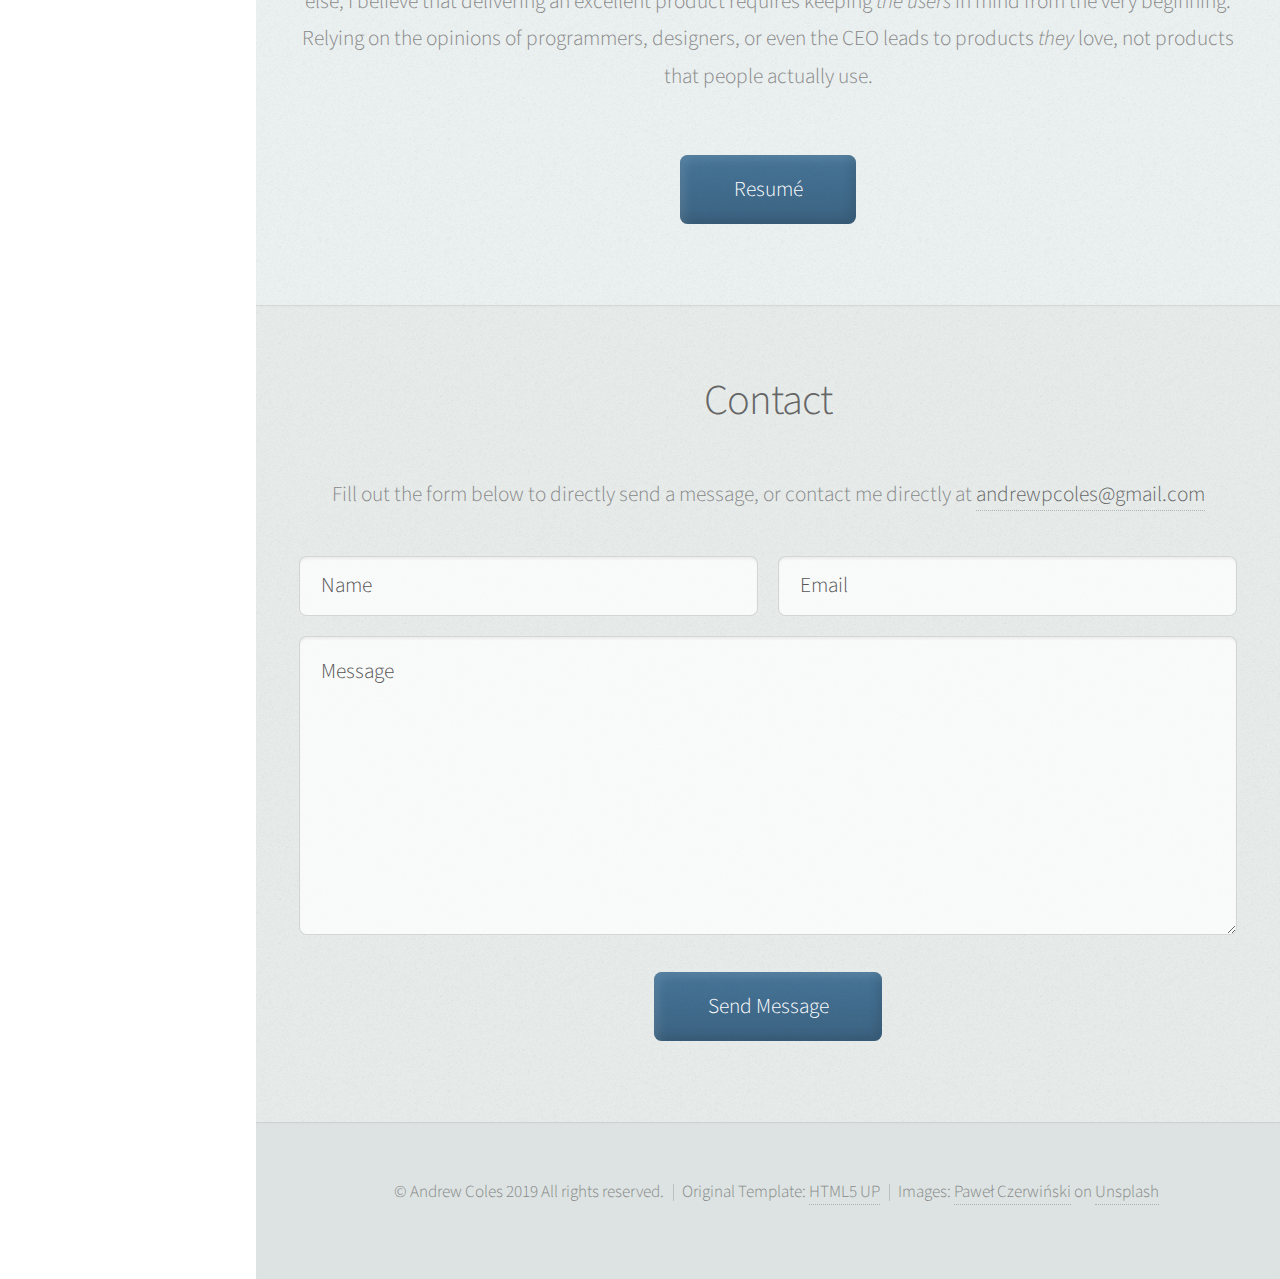
==== commit f69c4f26: "added literature review project" ====
--- a/index.html
+++ b/index.html
@@ -51,7 +51,7 @@
 					<!-- Social Icons -->
 						<ul class="icons">
                             <li><a href="https://github.com/apcoles" class="icon brands fa-github"><span class="label">Github</span></a></li>
-							<li><a href="mailto:andrewpcoles@gmail.com" class="icon solid fa-envelope"><span class="label">Email</span></a></li>
+							<li><a href="mailto:andrewpcoles@gmail.com" class="icon solid fa-envelope" ><span class="label">Email</span></a></li>
                             <li><a href="https://www.linkedin.com/in/andrewpcoles/" class="icon brands fa-linkedin"><span class="label">LinkedIn</span></a></li>
 
 						</ul>
@@ -115,6 +115,7 @@
 												</p>
 											</header>
 										</a>
+									<a class="button" href="https://invis.io/QFI7DL3VX6P">Interactive Prototype</a>
 									</article>
 
 
@@ -132,6 +133,20 @@
 												</p>
 											</header>
 										</a>
+									<a class="button" href="/images/babybot-poster.pdf">Download Poster (PDF)</a>
+									</article>
+
+									<article class="item">
+										<a href="/projects.html#litrev" class="image fit">
+											<img src="images/litrev.png" alt="" />
+											<header>
+												<h3>Literature Review &mdash; Machine Learning &amp; Data Organization</h3>
+												<p>
+													Will Skynet Need a Librarian? A Literature Review of Machine Learning Data Organization and Use Strategies. Article combines research from search &amp; data organization fields with machine learning strategies.
+												</p>
+											</header>
+										</a>
+									<a class="button" href="https://papers.ssrn.com/sol3/papers.cfm?abstract_id=3174904">Full Text at SSRN</a>
 									</article>
 
 
@@ -149,6 +164,7 @@
 												</p>
 											</header>
 										</a>
+									<a class="button" href="/images/speakerbus-report.pdf" style="padding:0.75em">Download Final Report (PDF)</a>
 									</article>
 
 
@@ -162,6 +178,7 @@
 												</p>
 											</header>
 										</a>
+										<a class="button" href="/images/eyetrack-report.pdf" style="padding:0.75em">Download Final Report (PDF)</a>
 									</article>
 
 
--- a/assets/css/main.css
+++ b/assets/css/main.css
@@ -2029,7 +2029,6 @@
 
 		.icon {
 			text-decoration: none;
-			text-decoration: none;
 		}
 
 			.icon:before {
